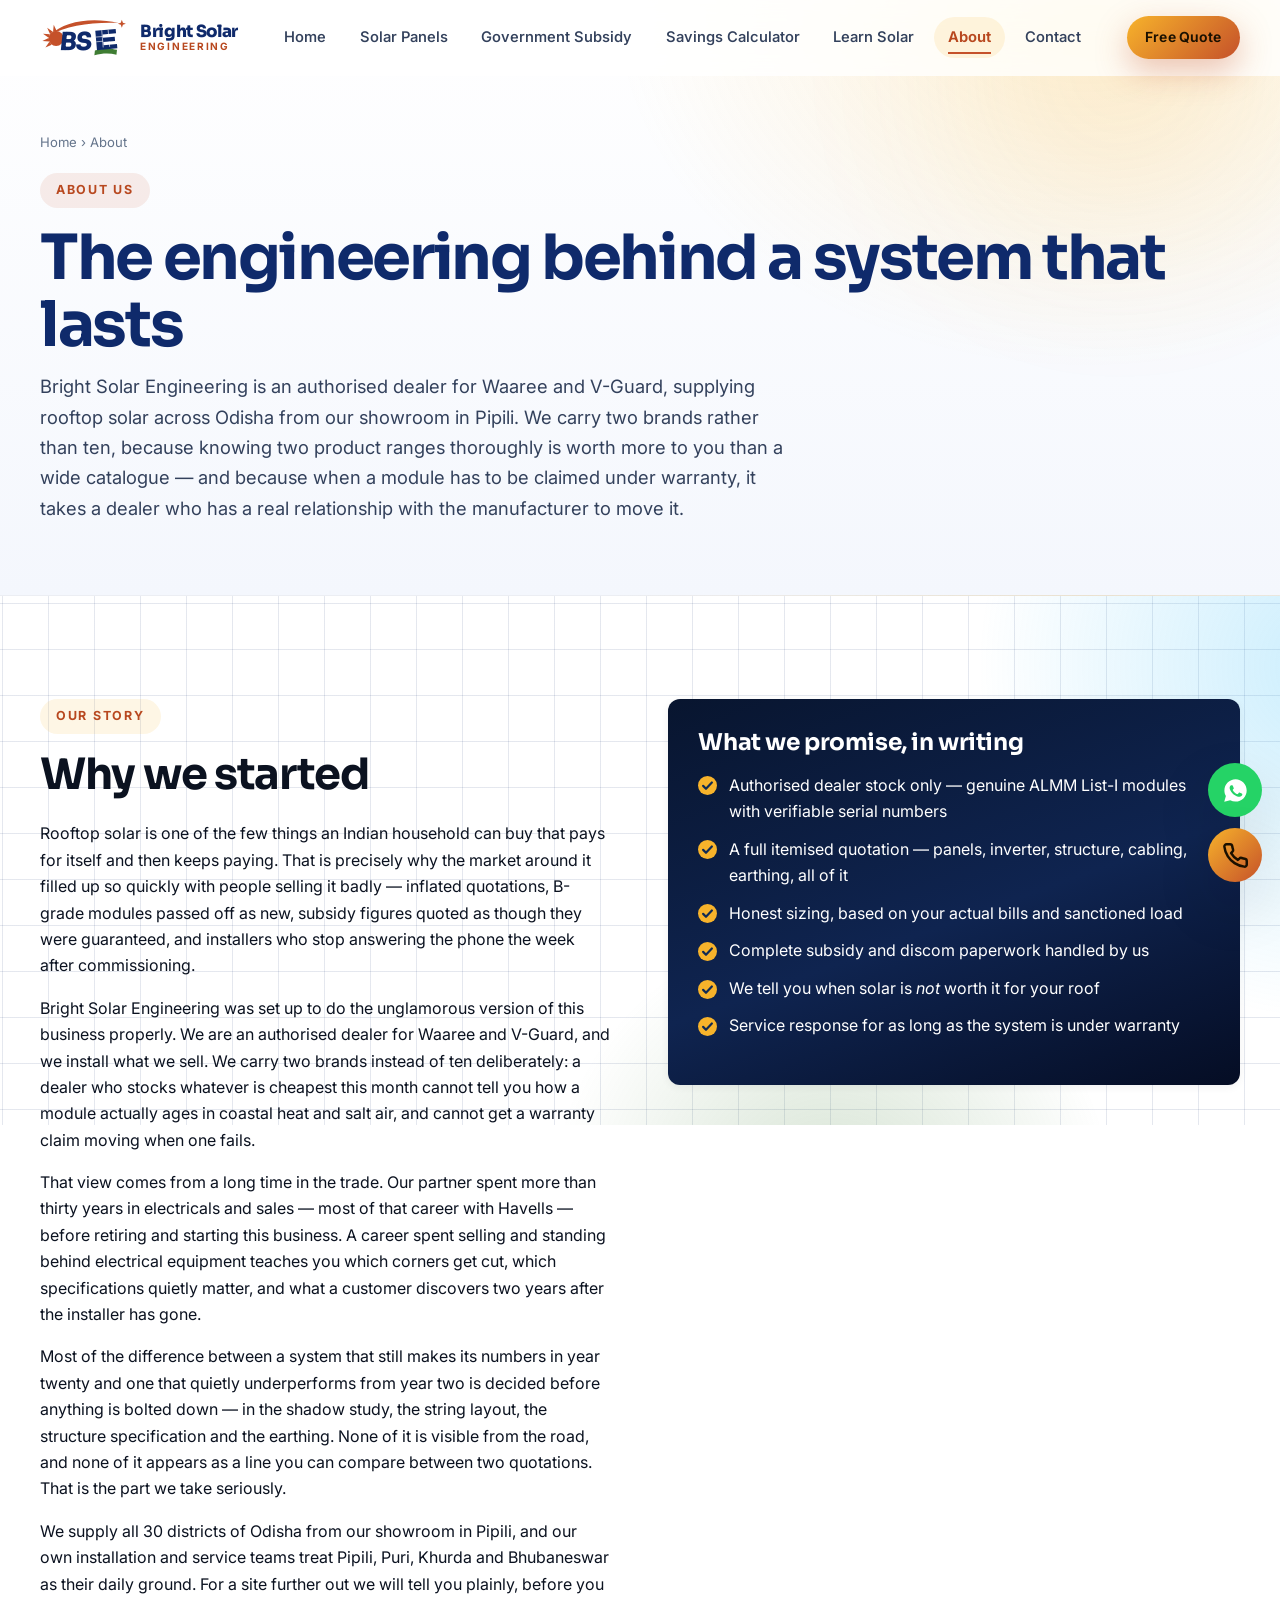
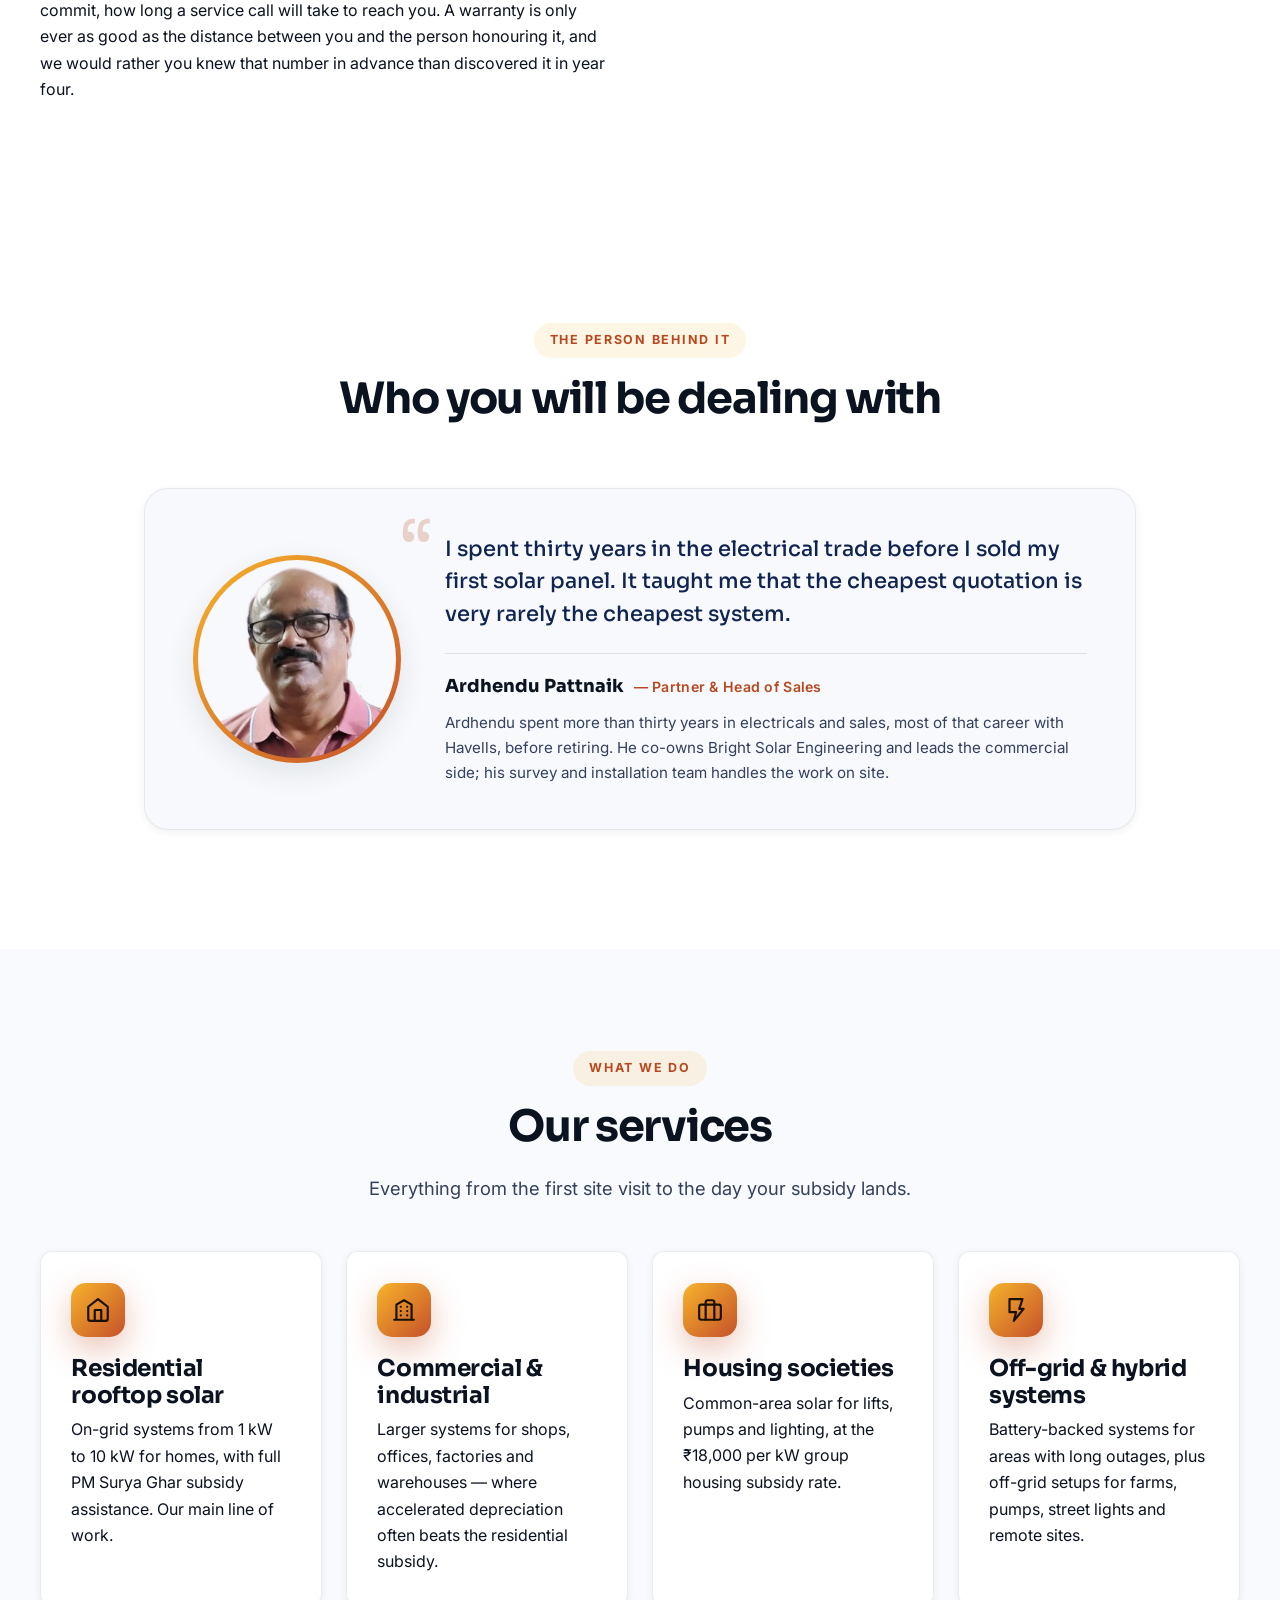
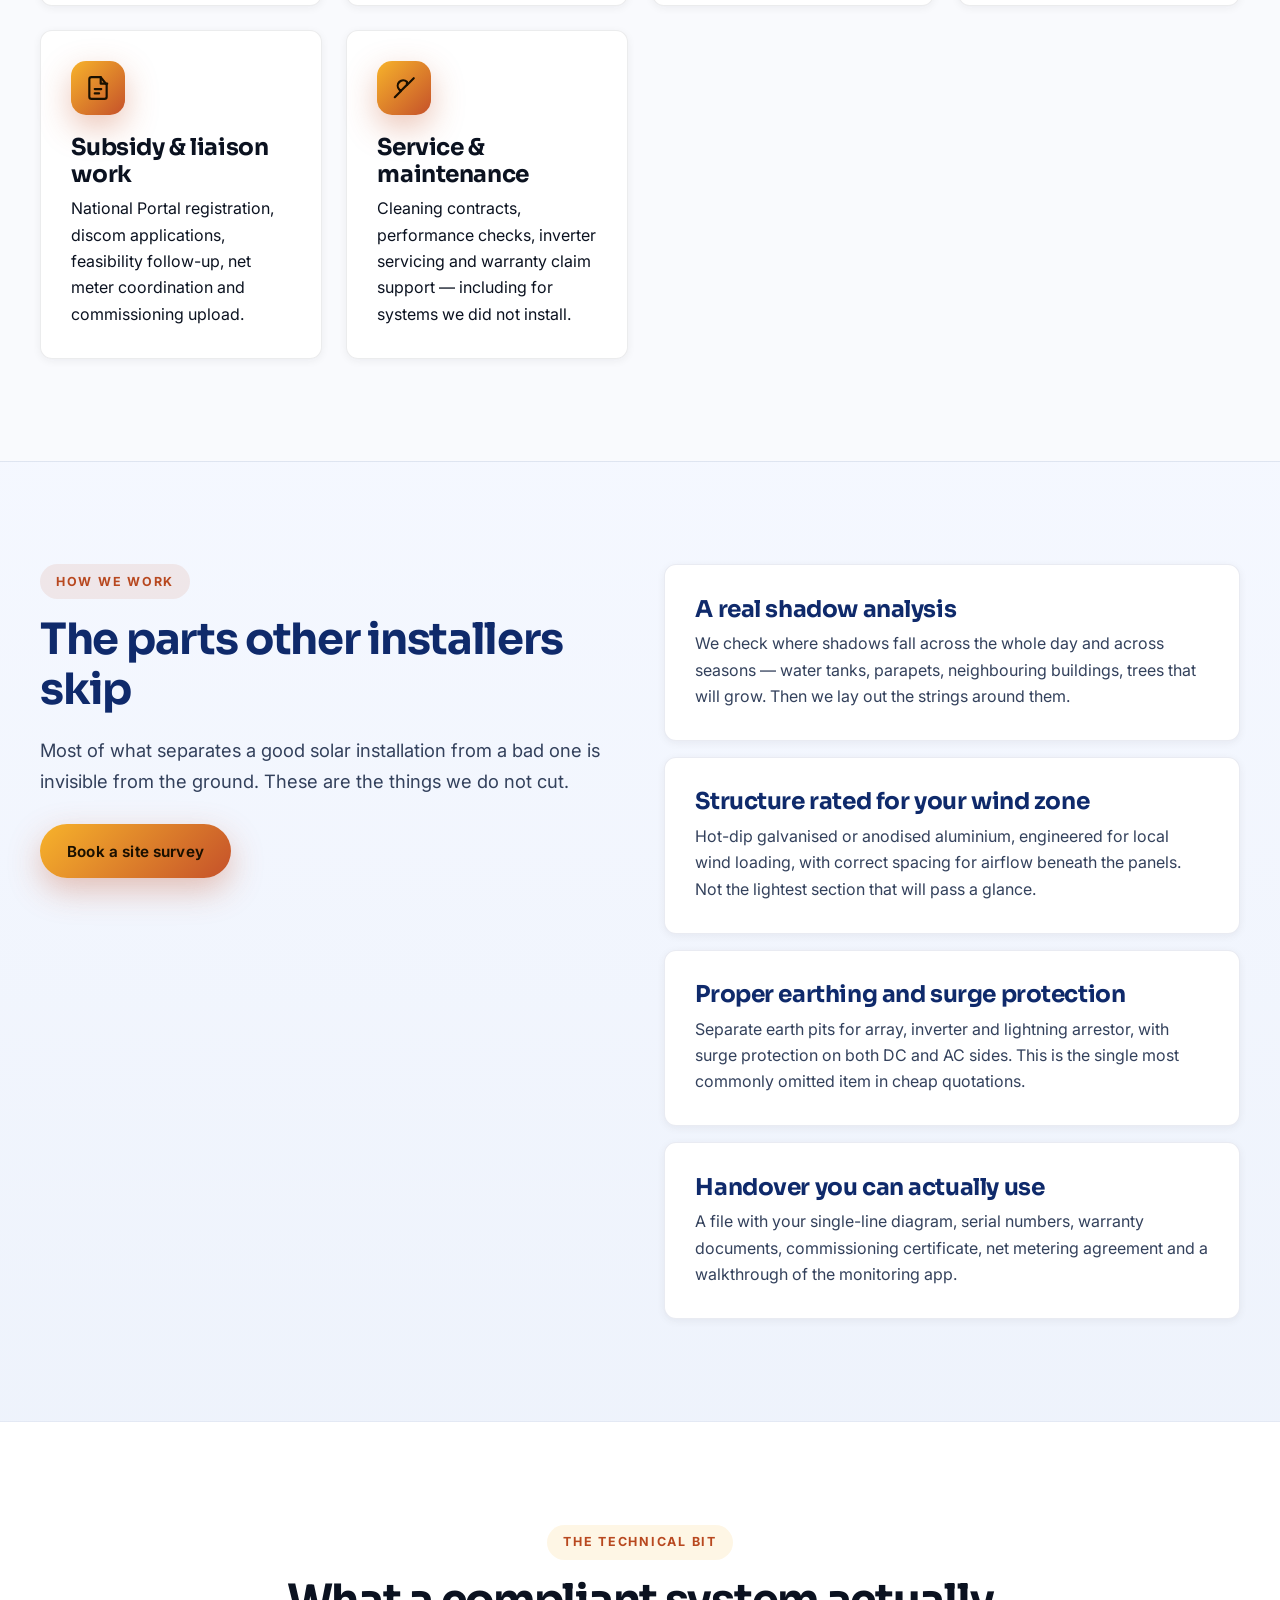
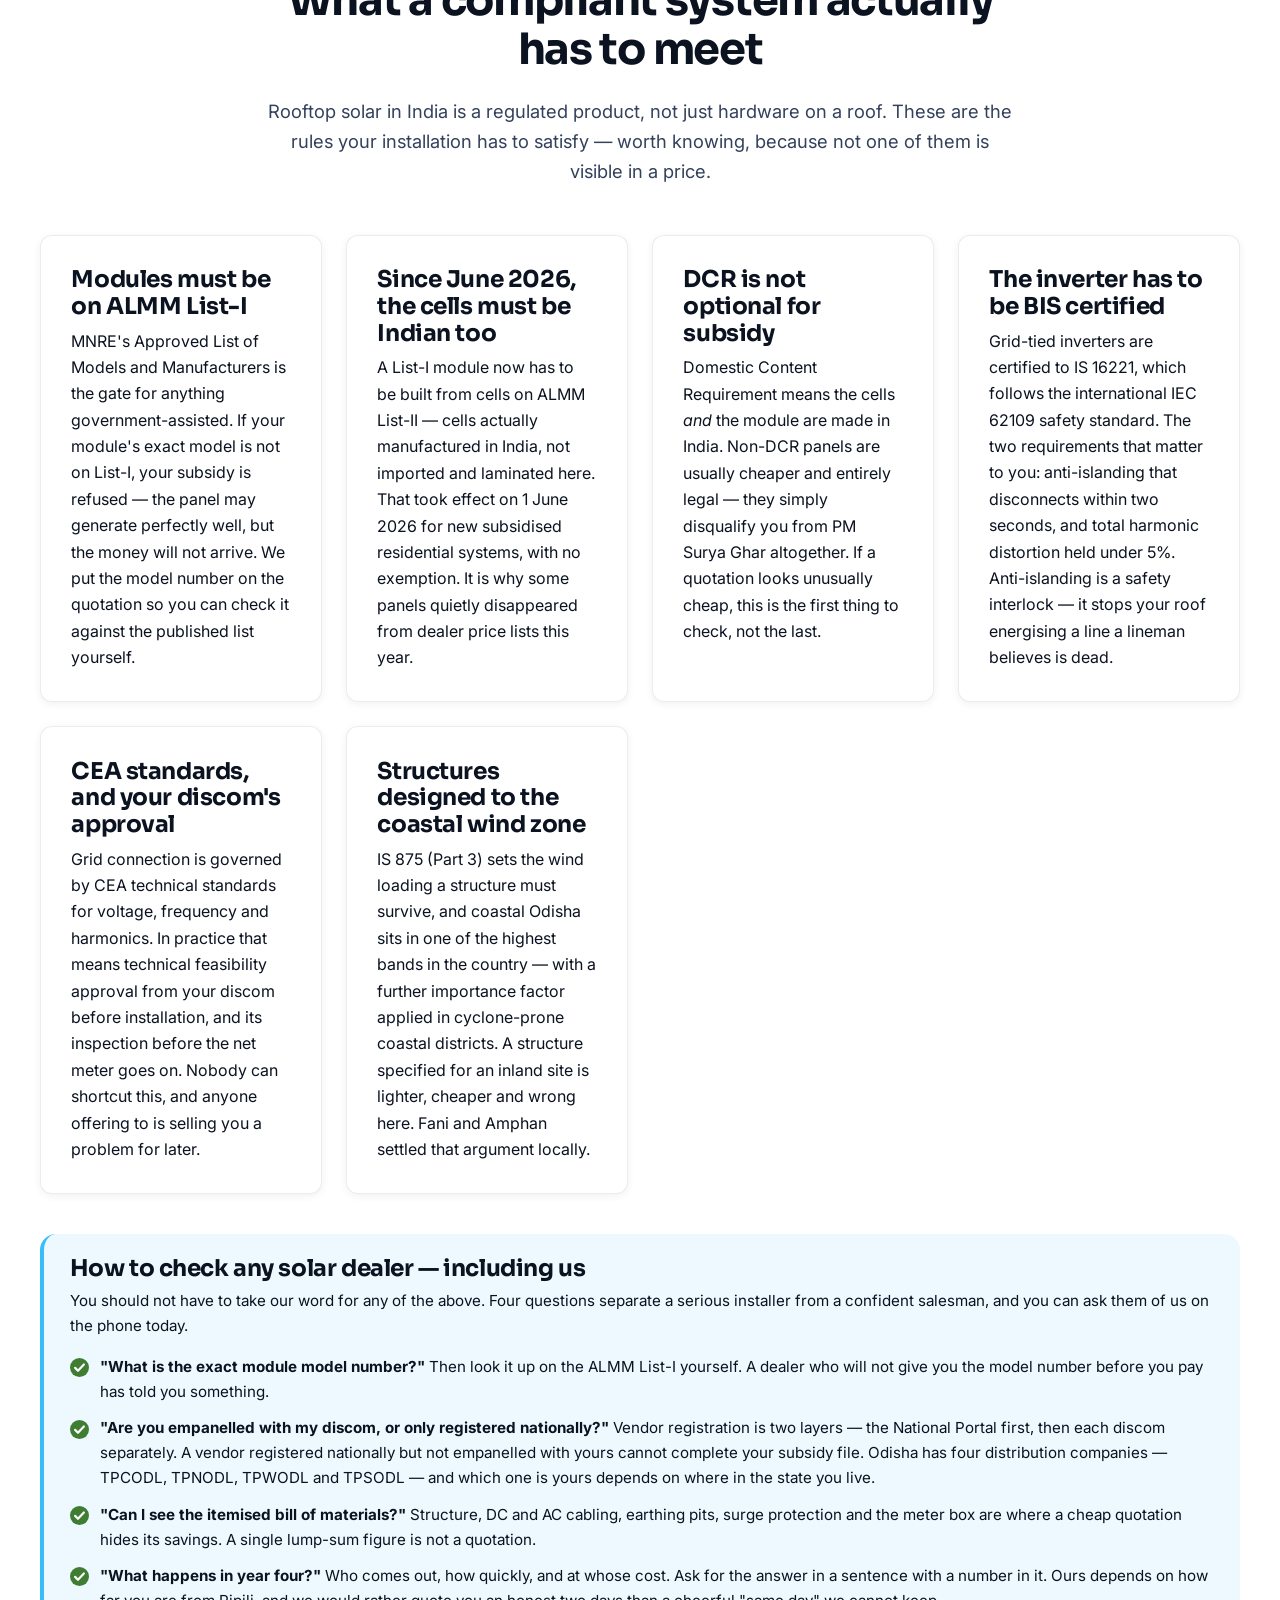
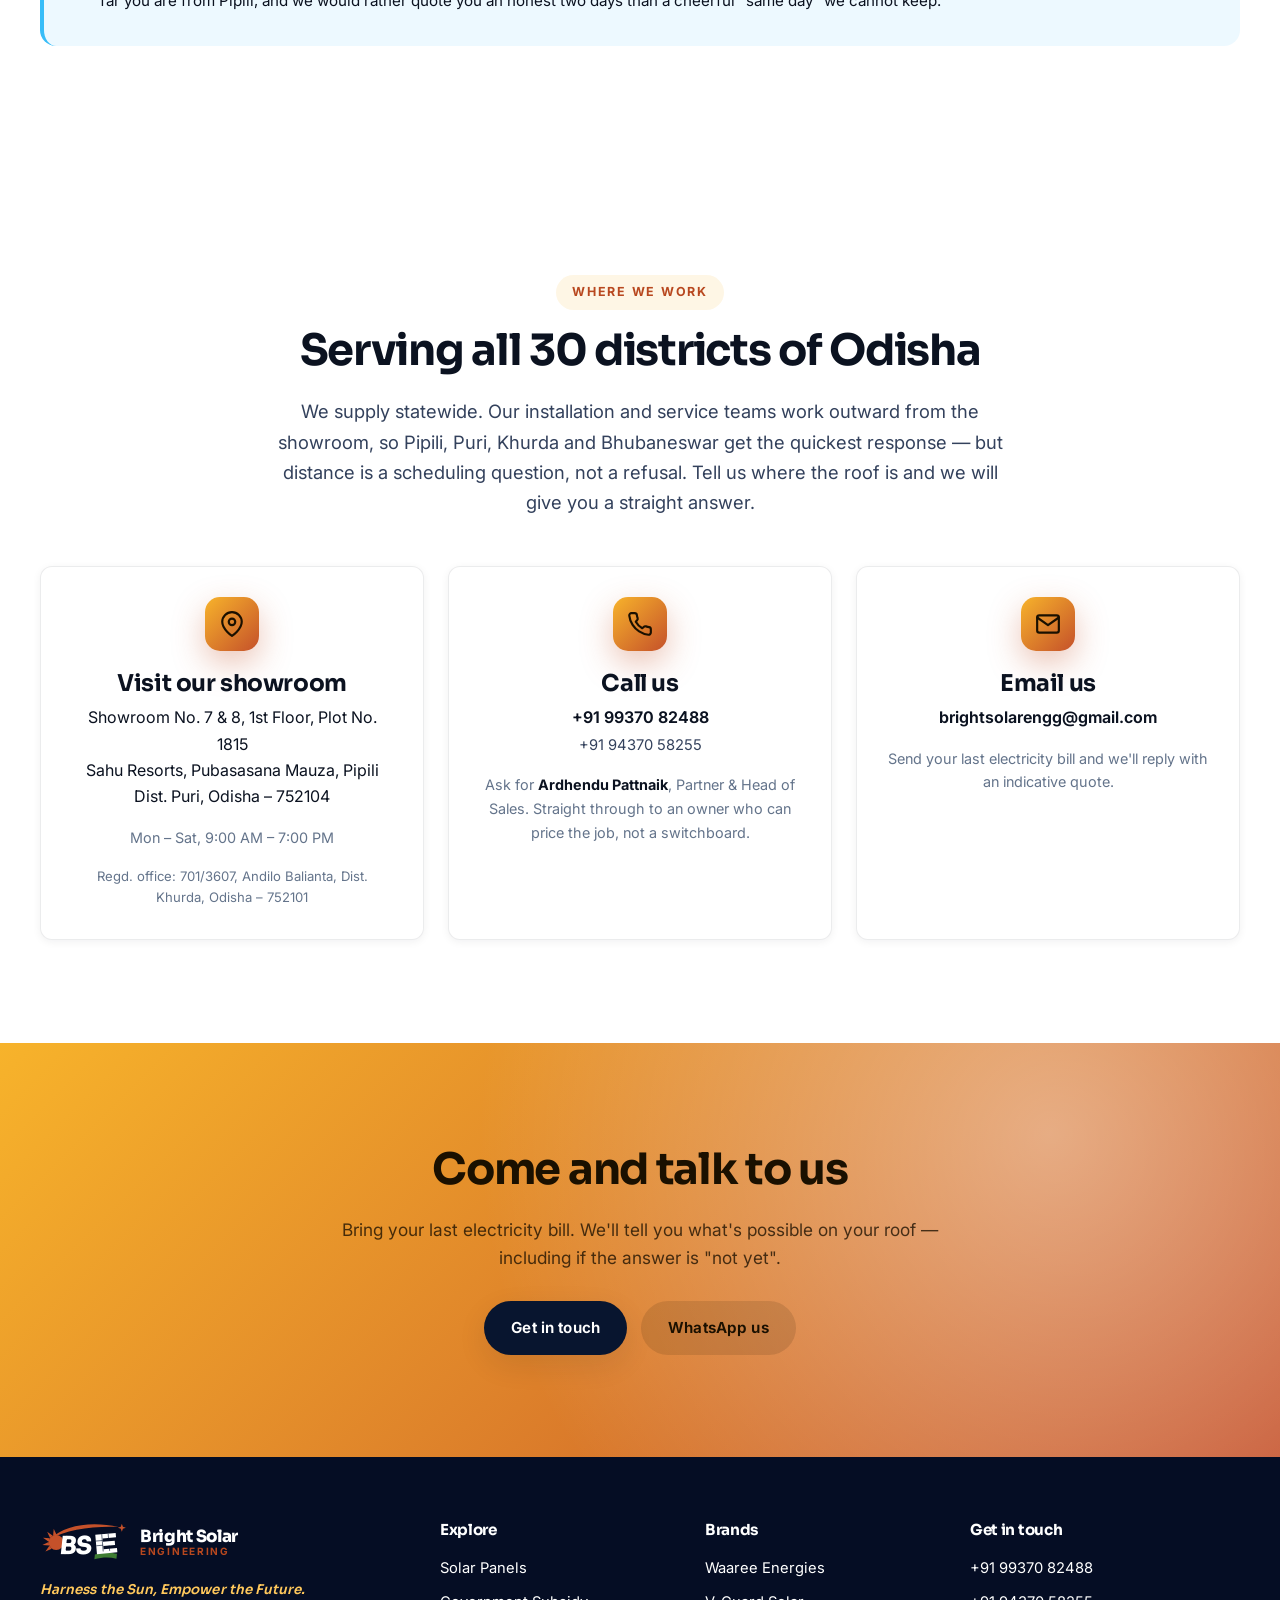
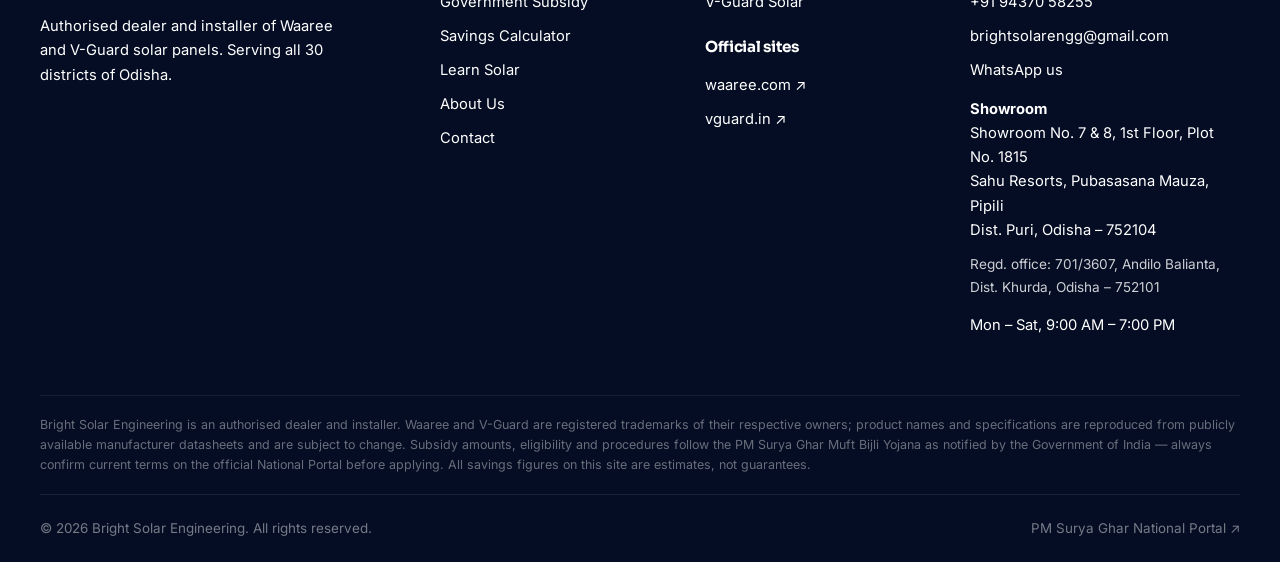
==== about.html @ 155caf09 "Bright Solar Engineering website" ====
<!DOCTYPE html>
<html lang="en-IN">
<head>
<meta charset="UTF-8">
<meta name="viewport" content="width=device-width, initial-scale=1">
<title>About Us — Bright Solar Engineering</title>
<meta name="description" content="Bright Solar Engineering is an authorised dealer for Waaree and V-Guard solar panels, supplying rooftop solar across Odisha from Pipili. Our services, the standards we build to, and what we promise every customer.">
<!-- Share preview (WhatsApp, Facebook, LinkedIn). Add og:image once you
     have a 1200x630 photo — a good installation shot works best. -->
<meta property="og:type" content="website">
<meta property="og:site_name" content="Bright Solar Engineering">
<meta property="og:locale" content="en_IN">
<meta property="og:title" content="About Us — Bright Solar Engineering">
<meta property="og:description" content="Bright Solar Engineering is an authorised dealer for Waaree and V-Guard solar panels, supplying rooftop solar across Odisha from Pipili. Our services, the standards we build to, and what we promise every customer.">
<meta name="twitter:card" content="summary_large_image">
<meta name="theme-color" content="#08152f">
<link rel="icon" href="data:image/svg+xml,%3Csvg xmlns='http://www.w3.org/2000/svg' viewBox='0 0 32 32'%3E%3Crect width='32' height='32' rx='7' fill='%230f2a6b'/%3E%3Ccircle cx='16' cy='14' r='7' fill='%23c5512a'/%3E%3Cpath d='M7 26h18' stroke='%233f7d33' stroke-width='3.5' stroke-linecap='round'/%3E%3C/svg%3E">
<link rel="preconnect" href="https://fonts.googleapis.com">
<link rel="preconnect" href="https://fonts.gstatic.com" crossorigin>
<link href="https://fonts.googleapis.com/css2?family=Sora:wght@600;700;800&family=Inter:wght@400;500;600;700&family=Titillium+Web:wght@600;700&display=swap" rel="stylesheet">
<link rel="stylesheet" href="assets/css/style.css">
</head>
<body>

<header class="header">
  <div class="header__inner">
    <a class="logo" href="index.html" aria-label="Bright Solar Engineering home">
      <svg class="logo__mark" viewBox="0 0 162 78" aria-hidden="true">
        <g fill="#c5512a">
          <polygon points="30.98,26.03 25.48,14.39 24.31,27.21"/>
          <polygon points="23.86,27.42 13.28,20.08 18.67,31.77"/>
          <polygon points="18.39,32.17 5.56,31.11 16.07,38.54"/>
          <polygon points="16.03,39.02 4.40,44.51 17.21,45.69"/>
          <polygon points="17.42,46.14 10.08,56.72 21.77,51.33"/>
          <circle cx="30" cy="40" r="14"/>
          <path d="M18 34C46 6 98 0 146 11C98 9 48 16 18 34Z"/>
          <path d="M152 5l2 5.5 5.5 2-5.5 2-2 5.5-2-5.5-5.5-2 5.5-2z"/>
        </g>
        <path fill="#3f7d33" d="M102 62c14-4 30-4 41-1l-1 9c-12-3-26-3-41 1z"/>
        <g transform="rotate(-5 123 40)">
          <path class="ink" d="M104 24h38v8h-25v6h22v8h-22v6h25v8h-38z"/>
          <path class="ink-line" d="M116 24v32M128 24v8M128 46v10M104 35.6h13M104 44.4h13" stroke-width="1.3" fill="none" opacity=".85"/>
        </g>
        <text class="ink" x="36" y="61" font-family="Sora, 'Segoe UI', sans-serif" font-size="46" font-weight="800" letter-spacing="-1.5" transform="translate(5.5 0) skewX(-6)">BS</text>
      </svg>
      <span class="logo__text"><span class="logo__name">Bright Solar</span><span class="logo__tag">Engineering</span></span>
    </a>
    <nav class="nav" id="nav">
      <a href="index.html">Home</a>
      <a href="products.html">Solar Panels</a>
      <a href="subsidy.html">Government Subsidy</a>
      <a href="calculator.html">Savings Calculator</a>
      <a href="learn.html">Learn Solar</a>
      <a href="about.html">About</a>
      <a href="contact.html">Contact</a>
    </nav>
    <div class="header__cta">
      <a class="btn btn--primary btn--sm" href="contact.html#enquiry">Free Quote</a>
      <button class="burger" id="burger" aria-label="Menu" aria-expanded="false" aria-controls="nav"><span></span></button>
    </div>
  </div>
</header>

<section class="page-hero">
  <div class="page-hero__glow"></div>
  <div class="wrap">
    <div class="crumbs"><a href="index.html">Home</a> › About</div>
    <span class="eyebrow">About us</span>
    <h1>The engineering behind a system that lasts</h1>
    <p class="lede">Bright Solar Engineering is an authorised dealer for Waaree and V-Guard, supplying rooftop solar across Odisha from our showroom in <span data-site="town">Pipili</span>. We carry two brands rather than ten, because knowing two product ranges thoroughly is worth more to you than a wide catalogue — and because when a module has to be claimed under warranty, it takes a dealer who has a real relationship with the manufacturer to move it.</p>
  </div>
</section>

<!-- ==========================================================
     STILL TO ADD — the only things on this page that we
     cannot write for you, because only you know them:

       • the year you started the business
       • how many systems you have commissioned so far
       • how many people are on the survey and installation team,
         and who holds the electrical contractor licence

     (Ardhendu's own background IS written up now — 30+ years in
     electricals and sales, most of it with Havells, then co-owner
     leading the commercial side with his team doing the site work.
     See SITE.team in assets/js/config.js. Check the Havells wording
     with him before launch: it must stay a plain fact about his
     career and must never suggest Havells is connected to, endorses
     or supplies this business.)

     Drop them into the paragraphs below. One real number
     ("41 systems since 2019") outperforms every adjective on
     this page. Everything else here is already true as written.
     ========================================================== -->
<section class="section">
  <div class="wrap">
    <div class="grid g-2" style="gap:3.5rem; align-items:start">
      <div class="reveal">
        <span class="eyebrow">Our story</span>
        <h2>Why we started</h2>
        <p>Rooftop solar is one of the few things an Indian household can buy that pays for itself and then keeps paying. That is precisely why the market around it filled up so quickly with people selling it badly — inflated quotations, B-grade modules passed off as new, subsidy figures quoted as though they were guaranteed, and installers who stop answering the phone the week after commissioning.</p>
        <p>Bright Solar Engineering was set up to do the unglamorous version of this business properly. We are an authorised dealer for Waaree and V-Guard, and we install what we sell. We carry two brands instead of ten deliberately: a dealer who stocks whatever is cheapest this month cannot tell you how a module actually ages in coastal heat and salt air, and cannot get a warranty claim moving when one fails.</p>

        <p>That view comes from a long time in the trade. Our partner spent more than thirty years in electricals and sales — most of that career with Havells — before retiring and starting this business. A career spent selling and standing behind electrical equipment teaches you which corners get cut, which specifications quietly matter, and what a customer discovers two years after the installer has gone.</p>
        <p>Most of the difference between a system that still makes its numbers in year twenty and one that quietly underperforms from year two is decided before anything is bolted down — in the shadow study, the string layout, the structure specification and the earthing. None of it is visible from the road, and none of it appears as a line you can compare between two quotations. That is the part we take seriously.</p>
        <p>We supply <span data-site="serviceArea">across the state</span> from our showroom in <span data-site="town">Pipili</span>, and our own installation and service teams treat <span data-site="serviceAreaHome">the surrounding districts</span> as their daily ground. For a site further out we will tell you plainly, before you commit, how long a service call will take to reach you. A warranty is only ever as good as the distance between you and the person honouring it, and we would rather you knew that number in advance than discovered it in year four.</p>
      </div>

      <div class="reveal" data-delay="120">
        <div class="card" style="background:var(--grad-night); color:#fff; border:none">
          <h3 style="color:#fff">What we promise, in writing</h3>
          <ul class="tick-list" style="margin-top:1rem; color:rgba(255,255,255,.82)">
            <li>Authorised dealer stock only — genuine ALMM List-I modules with verifiable serial numbers</li>
            <li>A full itemised quotation — panels, inverter, structure, cabling, earthing, all of it</li>
            <li>Honest sizing, based on your actual bills and sanctioned load</li>
            <li>Complete subsidy and discom paperwork handled by us</li>
            <li>We tell you when solar is <em>not</em> worth it for your roof</li>
            <li>Service response for as long as the system is under warranty</li>
          </ul>
        </div>
      </div>
    </div>
  </div>
</section>

<!-- ============ WHO YOU DEAL WITH ============
     Hidden automatically until a photo is listed in
     SITE.team.items inside assets/js/config.js
================================================== -->
<section class="section">
  <div class="wrap">
    <div class="section-head center reveal">
      <span class="eyebrow">The person behind it</span>
      <h2 data-grid-heading>Who you will be dealing with</h2>
      <p class="lede" data-grid-intro></p>
    </div>
    <div class="people" id="teamGrid"></div>
  </div>
</section>

<!-- ============ SERVICES ============ -->
<section class="section section--tint">
  <div class="wrap">
    <div class="section-head center reveal">
      <span class="eyebrow">What we do</span>
      <h2>Our services</h2>
      <p class="lede">Everything from the first site visit to the day your subsidy lands.</p>
    </div>

    <div class="grid g-3" data-stagger>
      <div class="card reveal">
        <div class="card__icon"><svg viewBox="0 0 24 24" fill="none" stroke="currentColor" stroke-width="2" stroke-linecap="round" stroke-linejoin="round"><path d="M3 9l9-7 9 7v11a2 2 0 01-2 2H5a2 2 0 01-2-2z"/><path d="M9 22V12h6v10"/></svg></div>
        <h3>Residential rooftop solar</h3>
        <p>On-grid systems from 1 kW to 10 kW for homes, with full PM Surya Ghar subsidy assistance. Our main line of work.</p>
      </div>
      <div class="card reveal" data-delay="70">
        <div class="card__icon"><svg viewBox="0 0 24 24" fill="none" stroke="currentColor" stroke-width="2" stroke-linecap="round" stroke-linejoin="round"><path d="M3 21h18M5 21V7l7-4 7 4v14"/><path d="M9 9h.01M15 9h.01M9 13h.01M15 13h.01M9 17h.01M15 17h.01"/></svg></div>
        <h3>Commercial &amp; industrial</h3>
        <p>Larger systems for shops, offices, factories and warehouses — where accelerated depreciation often beats the residential subsidy.</p>
      </div>
      <div class="card reveal" data-delay="140">
        <div class="card__icon"><svg viewBox="0 0 24 24" fill="none" stroke="currentColor" stroke-width="2" stroke-linecap="round" stroke-linejoin="round"><rect x="2" y="7" width="20" height="14" rx="2"/><path d="M16 21V5a2 2 0 00-2-2h-4a2 2 0 00-2 2v16"/></svg></div>
        <h3>Housing societies</h3>
        <p>Common-area solar for lifts, pumps and lighting, at the ₹18,000 per kW group housing subsidy rate.</p>
      </div>
      <div class="card reveal" data-delay="210">
        <div class="card__icon"><svg viewBox="0 0 24 24" fill="none" stroke="currentColor" stroke-width="2" stroke-linecap="round" stroke-linejoin="round"><path d="M6 2h12l-3 9h4l-9 11 2-8H6z"/></svg></div>
        <h3>Off-grid &amp; hybrid systems</h3>
        <p>Battery-backed systems for areas with long outages, plus off-grid setups for farms, pumps, street lights and remote sites.</p>
      </div>
      <div class="card reveal" data-delay="280">
        <div class="card__icon"><svg viewBox="0 0 24 24" fill="none" stroke="currentColor" stroke-width="2" stroke-linecap="round" stroke-linejoin="round"><path d="M14.5 2v6h6"/><path d="M20 9v11a2 2 0 01-2 2H6a2 2 0 01-2-2V4a2 2 0 012-2h8.5z"/><path d="M9 13h6M9 17h4"/></svg></div>
        <h3>Subsidy &amp; liaison work</h3>
        <p>National Portal registration, discom applications, feasibility follow-up, net meter coordination and commissioning upload.</p>
      </div>
      <div class="card reveal" data-delay="350">
        <div class="card__icon"><svg viewBox="0 0 24 24" fill="none" stroke="currentColor" stroke-width="2" stroke-linecap="round" stroke-linejoin="round"><path d="M14.7 6.3a5 5 0 00-7.07 7.07l1.42 1.41 5.65-5.65z"/><path d="M9 15l-5.5 5.5M15 9l6-6"/></svg></div>
        <h3>Service &amp; maintenance</h3>
        <p>Cleaning contracts, performance checks, inverter servicing and warranty claim support — including for systems we did not install.</p>
      </div>
    </div>
  </div>
</section>

<!-- ============ HOW WE WORK ============ -->
<section class="section section--night">
  <div class="wrap">
    <div class="grid g-2" style="gap:3rem; align-items:start">
      <div class="reveal">
        <span class="eyebrow">How we work</span>
        <h2>The parts other installers skip</h2>
        <p class="lede">Most of what separates a good solar installation from a bad one is invisible from the ground. These are the things we do not cut.</p>
        <div class="btn-row" style="margin-top:1.75rem">
          <a class="btn btn--primary" href="contact.html#enquiry">Book a site survey</a>
        </div>
      </div>

      <div class="grid" style="gap:1rem">
        <div class="card card--glass reveal">
          <h3>A real shadow analysis</h3>
          <p>We check where shadows fall across the whole day and across seasons — water tanks, parapets, neighbouring buildings, trees that will grow. Then we lay out the strings around them.</p>
        </div>
        <div class="card card--glass reveal" data-delay="70">
          <h3>Structure rated for your wind zone</h3>
          <p>Hot-dip galvanised or anodised aluminium, engineered for local wind loading, with correct spacing for airflow beneath the panels. Not the lightest section that will pass a glance.</p>
        </div>
        <div class="card card--glass reveal" data-delay="140">
          <h3>Proper earthing and surge protection</h3>
          <p>Separate earth pits for array, inverter and lightning arrestor, with surge protection on both DC and AC sides. This is the single most commonly omitted item in cheap quotations.</p>
        </div>
        <div class="card card--glass reveal" data-delay="210">
          <h3>Handover you can actually use</h3>
          <p>A file with your single-line diagram, serial numbers, warranty documents, commissioning certificate, net metering agreement and a walkthrough of the monitoring app.</p>
        </div>
      </div>
    </div>
  </div>
</section>

<!-- ============ STANDARDS AND COMPLIANCE ============
     Everything in this section is regulation, not opinion, and
     it was checked in August 2026. Two dates move: the ALMM
     lists are revised every few months, and state schemes get
     amended. If you ever doubt a line here, MNRE publishes the
     current ALMM lists at mnre.gov.in.
====================================================== -->
<section class="section">
  <div class="wrap">
    <div class="section-head center reveal">
      <span class="eyebrow">The technical bit</span>
      <h2>What a compliant system actually has to meet</h2>
      <p class="lede">Rooftop solar in India is a regulated product, not just hardware on a roof. These are the rules your installation has to satisfy — worth knowing, because not one of them is visible in a price.</p>
    </div>

    <div class="grid g-3" data-stagger>
      <div class="card reveal">
        <h3>Modules must be on ALMM List-I</h3>
        <p>MNRE's Approved List of Models and Manufacturers is the gate for anything government-assisted. If your module's exact model is not on List-I, your subsidy is refused — the panel may generate perfectly well, but the money will not arrive. We put the model number on the quotation so you can check it against the published list yourself.</p>
      </div>
      <div class="card reveal" data-delay="70">
        <h3>Since June 2026, the cells must be Indian too</h3>
        <p>A List-I module now has to be built from cells on ALMM List-II — cells actually manufactured in India, not imported and laminated here. That took effect on 1 June 2026 for new subsidised residential systems, with no exemption. It is why some panels quietly disappeared from dealer price lists this year.</p>
      </div>
      <div class="card reveal" data-delay="140">
        <h3>DCR is not optional for subsidy</h3>
        <p>Domestic Content Requirement means the cells <em>and</em> the module are made in India. Non-DCR panels are usually cheaper and entirely legal — they simply disqualify you from PM Surya Ghar altogether. If a quotation looks unusually cheap, this is the first thing to check, not the last.</p>
      </div>
      <div class="card reveal" data-delay="210">
        <h3>The inverter has to be BIS certified</h3>
        <p>Grid-tied inverters are certified to IS 16221, which follows the international IEC 62109 safety standard. The two requirements that matter to you: anti-islanding that disconnects within two seconds, and total harmonic distortion held under 5%. Anti-islanding is a safety interlock — it stops your roof energising a line a lineman believes is dead.</p>
      </div>
      <div class="card reveal" data-delay="280">
        <h3>CEA standards, and your discom's approval</h3>
        <p>Grid connection is governed by CEA technical standards for voltage, frequency and harmonics. In practice that means technical feasibility approval from your discom before installation, and its inspection before the net meter goes on. Nobody can shortcut this, and anyone offering to is selling you a problem for later.</p>
      </div>
      <div class="card reveal" data-delay="350">
        <h3>Structures designed to the coastal wind zone</h3>
        <p>IS 875 (Part 3) sets the wind loading a structure must survive, and coastal Odisha sits in one of the highest bands in the country — with a further importance factor applied in cyclone-prone coastal districts. A structure specified for an inland site is lighter, cheaper and wrong here. Fani and Amphan settled that argument locally.</p>
      </div>
    </div>

    <div class="callout reveal" style="margin-top:2.5rem">
      <h3 style="margin-bottom:.35rem">How to check any solar dealer — including us</h3>
      <p style="margin-bottom:1rem">You should not have to take our word for any of the above. Four questions separate a serious installer from a confident salesman, and you can ask them of us on the phone today.</p>
      <ul class="tick-list" style="margin-bottom:0">
        <li><b>"What is the exact module model number?"</b> Then look it up on the ALMM List-I yourself. A dealer who will not give you the model number before you pay has told you something.</li>
        <li><b>"Are you empanelled with my discom, or only registered nationally?"</b> Vendor registration is two layers — the National Portal first, then each discom separately. A vendor registered nationally but not empanelled with yours cannot complete your subsidy file. Odisha has four distribution companies — TPCODL, TPNODL, TPWODL and TPSODL — and which one is yours depends on where in the state you live.</li>
        <li><b>"Can I see the itemised bill of materials?"</b> Structure, DC and AC cabling, earthing pits, surge protection and the meter box are where a cheap quotation hides its savings. A single lump-sum figure is not a quotation.</li>
        <li><b>"What happens in year four?"</b> Who comes out, how quickly, and at whose cost. Ask for the answer in a sentence with a number in it. Ours depends on how far you are from <span data-site="town">our showroom</span>, and we would rather quote you an honest two days than a cheerful "same day" we cannot keep.</li>
      </ul>
    </div>
  </div>
</section>

<!-- ============ DEALERSHIP CERTIFICATES ============
     Hidden automatically until you list scans in
     SITE.credentials.items inside assets/js/config.js
====================================================== -->
<section class="section section--tint">
  <div class="wrap">
    <div class="section-head center reveal">
      <span class="eyebrow">Proof, not claims</span>
      <h2 data-grid-heading>Our dealership authorisations</h2>
      <p class="lede" data-grid-intro>Plenty of people say they are authorised dealers. Here is ours, in writing.</p>
    </div>
    <div class="shot-grid" id="certGrid"></div>
  </div>
</section>

<!-- ============ SERVICE AREA ============ -->
<section class="section">
  <div class="wrap">
    <div class="section-head center reveal">
      <span class="eyebrow">Where we work</span>
      <h2>Serving <span data-site="serviceArea">your district and surrounding areas</span></h2>
      <p class="lede">We supply statewide. Our installation and service teams work outward from the showroom, so <span data-site="serviceAreaHome">the nearby districts</span> get the quickest response — but distance is a scheduling question, not a refusal. Tell us where the roof is and we will give you a straight answer.</p>
    </div>

    <div class="grid g-3" data-stagger>
      <div class="card center reveal">
        <div class="card__icon" style="margin-inline:auto"><svg viewBox="0 0 24 24" fill="none" stroke="currentColor" stroke-width="2" stroke-linecap="round" stroke-linejoin="round"><path d="M21 10c0 7-9 13-9 13s-9-6-9-13a9 9 0 0118 0z"/><circle cx="12" cy="10" r="3"/></svg></div>
        <h3>Visit our showroom</h3>
        <p><span data-site="addressLine1">Address line 1</span><br><span data-site="addressLine2">City</span><br><span data-site="addressState">State – PIN</span></p>
        <p style="color:var(--ink-500); font-size:.9rem"><span data-site="hours">Mon–Sat, 9 AM–7 PM</span></p>
        <p style="color:var(--ink-500); font-size:.82rem; margin-top:.5rem">Regd. office: <span data-site="regdLine1">—</span>, <span data-site="regdLine2">—</span></p>
      </div>
      <div class="card center reveal" data-delay="90">
        <div class="card__icon" style="margin-inline:auto"><svg viewBox="0 0 24 24" fill="none" stroke="currentColor" stroke-width="2" stroke-linecap="round" stroke-linejoin="round"><path d="M22 16.9v3a2 2 0 01-2.2 2 19.8 19.8 0 01-8.6-3.1 19.5 19.5 0 01-6-6A19.8 19.8 0 012.1 4.2 2 2 0 014.1 2h3a2 2 0 012 1.7c.1 1 .4 1.9.7 2.8a2 2 0 01-.5 2.1L8.1 9.9a16 16 0 006 6l1.3-1.2a2 2 0 012.1-.5c.9.3 1.8.6 2.8.7a2 2 0 011.7 2z"/></svg></div>
        <h3>Call us</h3>
        <p><a data-link="call" href="#" style="font-weight:650"><span data-site="phone">+91 00000 00000</span></a><br>
           <span data-site="phone2" style="color:var(--ink-700); font-size:.92rem">—</span></p>
        <p style="color:var(--ink-500); font-size:.9rem">Ask for <b data-site="contactPerson" style="color:var(--ink-900)">—</b>, <span data-site="contactRole">Partner</span>. Straight through to an owner who can price the job, not a switchboard.</p>
      </div>
      <div class="card center reveal" data-delay="180">
        <div class="card__icon" style="margin-inline:auto"><svg viewBox="0 0 24 24" fill="none" stroke="currentColor" stroke-width="2" stroke-linecap="round" stroke-linejoin="round"><rect x="2" y="4" width="20" height="16" rx="2"/><path d="M22 6l-10 7L2 6"/></svg></div>
        <h3>Email us</h3>
        <p><a data-link="email" href="#" style="font-weight:650"><span data-site="email">info@example.com</span></a></p>
        <p style="color:var(--ink-500); font-size:.9rem">Send your last electricity bill and we'll reply with an indicative quote.</p>
      </div>
    </div>
  </div>
</section>

<section class="section cta-band">
  <div class="wrap center">
    <h2 class="reveal">Come and talk to us</h2>
    <p class="reveal" style="max-width:56ch; margin-inline:auto">Bring your last electricity bill. We'll tell you what's possible on your roof — including if the answer is "not yet".</p>
    <div class="btn-row reveal" style="margin-top:1.75rem">
      <a class="btn btn--dark" href="contact.html#enquiry">Get in touch</a>
      <a class="btn btn--dark" data-link="whatsapp" href="#" style="background:rgba(26,16,0,.12); color:#1a1000; box-shadow:none">WhatsApp us</a>
    </div>
  </div>
</section>

<footer class="footer">
  <div class="wrap">
    <div class="footer__grid">
      <div>
        <div class="logo" style="margin-bottom:1rem">
          <svg class="logo__mark" viewBox="0 0 162 78" aria-hidden="true">
        <g fill="#c5512a">
          <polygon points="30.98,26.03 25.48,14.39 24.31,27.21"/>
          <polygon points="23.86,27.42 13.28,20.08 18.67,31.77"/>
          <polygon points="18.39,32.17 5.56,31.11 16.07,38.54"/>
          <polygon points="16.03,39.02 4.40,44.51 17.21,45.69"/>
          <polygon points="17.42,46.14 10.08,56.72 21.77,51.33"/>
          <circle cx="30" cy="40" r="14"/>
          <path d="M18 34C46 6 98 0 146 11C98 9 48 16 18 34Z"/>
          <path d="M152 5l2 5.5 5.5 2-5.5 2-2 5.5-2-5.5-5.5-2 5.5-2z"/>
        </g>
        <path fill="#3f7d33" d="M102 62c14-4 30-4 41-1l-1 9c-12-3-26-3-41 1z"/>
        <g transform="rotate(-5 123 40)">
          <path class="ink" d="M104 24h38v8h-25v6h22v8h-22v6h25v8h-38z"/>
          <path class="ink-line" d="M116 24v32M128 24v8M128 46v10M104 35.6h13M104 44.4h13" stroke-width="1.3" fill="none" opacity=".85"/>
        </g>
        <text class="ink" x="36" y="61" font-family="Sora, 'Segoe UI', sans-serif" font-size="46" font-weight="800" letter-spacing="-1.5" transform="translate(5.5 0) skewX(-6)">BS</text>
      </svg>
          <span class="logo__text"><span class="logo__name">Bright Solar</span><span class="logo__tag">Engineering</span></span>
        </div>
        <p class="tagline tagline--sm" data-site="tagline" style="margin:0 0 .8rem">Harness the Sun, Empower the Future.</p>
        <p style="max-width:34ch">Authorised dealer and installer of Waaree and V-Guard solar panels. Serving <span data-site="serviceArea">your area</span>.</p>
      </div>
      <div>
        <h4>Explore</h4>
        <ul>
          <li><a href="products.html">Solar Panels</a></li>
          <li><a href="subsidy.html">Government Subsidy</a></li>
          <li><a href="calculator.html">Savings Calculator</a></li>
          <li><a href="learn.html">Learn Solar</a></li>
          <li><a href="about.html">About Us</a></li>
          <li><a href="contact.html">Contact</a></li>
        </ul>
      </div>
      <div>
        <h4>Brands</h4>
        <ul>
          <li><a href="products.html?brand=waaree">Waaree Energies</a></li>
          <li><a href="products.html?brand=vguard">V-Guard Solar</a></li>
        </ul>
        <h4 style="margin-top:1.5rem">Official sites</h4>
        <ul>
          <li><a href="https://www.waaree.com/" target="_blank" rel="noopener">waaree.com ↗</a></li>
          <li><a href="https://www.vguard.in/" target="_blank" rel="noopener">vguard.in ↗</a></li>
        </ul>
      </div>
      <div>
        <h4>Get in touch</h4>
        <ul>
          <li><a data-link="call" href="#"><span data-site="phone">+91 00000 00000</span></a></li>
          <li><a data-link="call" href="#"><span data-site="phone2">&mdash;</span></a></li>
          <li><a data-link="email" href="#"><span data-site="email">info@example.com</span></a></li>
          <li><a data-link="whatsapp" href="#">WhatsApp us</a></li>
          <li style="margin-top:.9rem"><b style="color:#fff">Showroom</b><br><span data-site="addressLine1">Address line 1</span><br><span data-site="addressLine2">City</span><br><span data-site="addressState">State – PIN</span></li>
          <li style="margin-top:.7rem; font-size:.85rem; opacity:.8">Regd. office: <span data-site="regdLine1">—</span>, <span data-site="regdLine2">—</span></li>
          <li style="margin-top:.9rem"><span data-site="hours">Mon–Sat, 9 AM–7 PM</span></li>
        </ul>
      </div>
    </div>
    <div class="footer__disclaimer">
      Bright Solar Engineering is an authorised dealer and installer. Waaree and V-Guard are registered trademarks of their respective owners; product names and specifications are reproduced from publicly available manufacturer datasheets and are subject to change. Subsidy amounts, eligibility and procedures follow the PM Surya Ghar Muft Bijli Yojana as notified by the Government of India — always confirm current terms on the official National Portal before applying. All savings figures on this site are estimates, not guarantees.
    </div>
    <div class="footer__bottom">
      <span>© <span data-year>2026</span> Bright Solar Engineering. All rights reserved.</span>
      <span><a href="https://www.pmsuryaghar.gov.in/" target="_blank" rel="noopener">PM Surya Ghar National Portal ↗</a></span>
    </div>
  </div>
</footer>

<div class="fab">
  <a class="fab__wa" data-link="whatsapp" href="#" aria-label="Chat on WhatsApp">
    <svg viewBox="0 0 24 24" fill="currentColor"><path d="M12.04 2C6.58 2 2.13 6.45 2.13 11.91c0 1.75.46 3.45 1.32 4.95L2 22l5.25-1.38a9.87 9.87 0 004.79 1.22h.01c5.46 0 9.9-4.45 9.9-9.91C21.95 6.45 17.5 2 12.04 2zm5.8 14.13c-.24.68-1.42 1.31-1.95 1.36-.5.05-.98.24-3.3-.69-2.79-1.1-4.55-3.94-4.69-4.13-.13-.19-1.11-1.48-1.11-2.82s.7-2 .95-2.28c.24-.27.53-.34.71-.34.18 0 .35 0 .51.01.16.01.38-.06.6.46.24.55.8 1.9.87 2.04.07.14.12.3.02.49-.1.19-.15.3-.29.47-.14.16-.3.36-.43.49-.14.14-.29.29-.13.57.17.28.74 1.22 1.59 1.98 1.09.97 2.01 1.27 2.29 1.41.28.14.45.12.61-.07.17-.19.71-.83.9-1.11.19-.28.38-.24.63-.14.25.09 1.6.75 1.87.89.28.14.46.21.53.32.07.12.07.66-.17 1.34z"/></svg>
  </a>
  <a class="fab__call" data-link="call" href="#" aria-label="Call us">
    <svg viewBox="0 0 24 24" fill="none" stroke="currentColor" stroke-width="2.2" stroke-linecap="round" stroke-linejoin="round"><path d="M22 16.9v3a2 2 0 01-2.2 2 19.8 19.8 0 01-8.6-3.1 19.5 19.5 0 01-6-6A19.8 19.8 0 012.1 4.2 2 2 0 014.1 2h3a2 2 0 012 1.7c.1 1 .4 1.9.7 2.8a2 2 0 01-.5 2.1L8.1 9.9a16 16 0 006 6l1.3-1.2a2 2 0 012.1-.5c.9.3 1.8.6 2.8.7a2 2 0 011.7 2z"/></svg>
  </a>
</div>

<script src="assets/js/config.js"></script>
<script src="assets/js/main.js"></script>
</body>
</html>
---- assets/css/style.css ----
/* ============================================================
   Bright Solar Engineering — Master Stylesheet
   Palette taken from the BSE logo:
     navy #0F2A6B · rust #C5512A · green #3F7D33
   ============================================================ */

/* ---------- 1. Tokens ---------- */
:root {
  /* ---- Brand colours, sampled from the BSE logo ---- */
  --brand-navy:   #0f2a6b;   /* the BSE letterforms          */
  --brand-orange: #c5512a;   /* the sun and swoosh           */
  --brand-green:  #3f7d33;   /* the band beneath the panel   */

  /* Dark surfaces — the brand navy, deepened for backgrounds */
  --navy-900: #050d24;
  --navy-800: #08152f;
  --navy-700: #0f2450;
  --navy-600: #163266;
  --navy-500: #204480;

  /* Sun ramp: gold at the centre, brand rust at the edge */
  --gold-400: #ffc85c;
  --gold-500: #f0a127;
  --gold-600: #b8481f;       /* darkest — for text on light  */
  --amber-600: #c5512a;

  --sky-400: #38bdf8;
  --mint-400: #5ea94b;       /* brand green, lifted for dark */

  --ink-900: #0b1220;
  --ink-700: #33415c;
  --ink-500: #64748b;
  --ink-300: #cbd5e1;
  --ink-100: #f1f5f9;
  --paper: #ffffff;
  --paper-tint: #f7f9fc;

  /* Gradients */
  --grad-solar: linear-gradient(135deg, #f7b32b 0%, #c5512a 100%);
  --grad-solar-soft: linear-gradient(135deg, #ffc85c 0%, #f0a127 48%, #c5512a 100%);
  --grad-night: linear-gradient(160deg, #08152f 0%, #0f2450 55%, #050d24 100%);

  /* Type — Poppins, matching Waaree; Titillium Web for data,
     matching V-Guard. Both reference sites, both India-ready. */
  /* Headings and body are deliberately DIFFERENT families now. One
     family doing both (as Poppins did) is a large part of why the
     type read as generic — there was no contrast between the voice
     of a heading and the voice of a paragraph.
     Sora: geometric with real character, engineered feel.
     Inter: drawn for screen text, so long paragraphs stay readable. */
  --font-display: "Sora", "Segoe UI", system-ui, sans-serif;
  --font-body: "Inter", "Segoe UI", system-ui, -apple-system, sans-serif;
  --font-data: "Titillium Web", "Segoe UI", system-ui, sans-serif;

  /* Space & shape */
  --r-sm: 10px;
  --r-md: 16px;
  --r-lg: 24px;
  --r-xl: 32px;
  --shadow-sm: 0 2px 8px rgba(11, 18, 32, .06);
  --shadow-md: 0 10px 30px rgba(11, 18, 32, .09);
  --shadow-lg: 0 24px 60px rgba(11, 18, 32, .14);
  --shadow-gold: 0 12px 32px rgba(197, 81, 42, .34);

  --wrap: 1200px;
  --nav-h: 76px;
}

/* ---------- 2. Reset ---------- */
*, *::before, *::after { box-sizing: border-box; }
html { scroll-behavior: smooth; scroll-padding-top: calc(var(--nav-h) + 16px); }
/* The page colour lives on <html> so that body's two ambient layers
   (below) can sit behind the content but in front of the paper. */
html { background: var(--paper); }
body {
  margin: 0;
  font-family: var(--font-body);
  color: var(--ink-900);
  background: transparent;
  line-height: 1.65;
  -webkit-font-smoothing: antialiased;
  overflow-x: hidden;
}

/* ---------- 2b. Ambient background ----------
   Two fixed layers behind everything: a drifting PV lattice and a
   set of slow-moving light pools. This is the same idea as the
   hero — a panel array in daylight — carried across the whole
   site, rather than a second unrelated effect.

   Deliberately faint. Sections with their own background
   (.section--tint, .section--night, .footer) cover these, so the
   page alternates between "open sky" and solid panels on its own.

   Both animate TRANSFORM ONLY, so they are composited on the GPU
   and cost effectively nothing to scroll past. Do not animate
   background-position here — that repaints the full viewport on
   every frame and will stutter on the cheap phones most of this
   site's visitors use.
------------------------------------------------------------- */
body::before,
body::after {
  content: ""; position: fixed; inset: -25%;
  z-index: -1; pointer-events: none;
}
body::before {
  background-image:
    linear-gradient(to right,  rgba(15,42,107,.11) 1px, transparent 1px),
    linear-gradient(to bottom, rgba(15,42,107,.11) 1px, transparent 1px);
  background-size: 46px 46px;
  animation: ambientLattice 40s linear infinite;
}
body::after {
  background-image:
    radial-gradient(42vw 42vw at 14% 18%, rgba(247,179,43,.30), transparent 60%),
    radial-gradient(46vw 46vw at 86% 66%, rgba(56,189,248,.26), transparent 60%),
    radial-gradient(38vw 38vw at 60% 106%, rgba(63,125,51,.22), transparent 58%),
    radial-gradient(30vw 30vw at 92% 10%, rgba(197,81,42,.16), transparent 60%);
  animation: ambientDrift 24s ease-in-out infinite alternate;
}
@keyframes ambientLattice { to { transform: translate3d(46px, 46px, 0); } }
@keyframes ambientDrift {
  from { transform: translate3d(0, 0, 0) scale(1); }
  to   { transform: translate3d(-7%, 5%, 0) scale(1.14); }
}
@media (prefers-reduced-motion: reduce) {
  body::before, body::after { animation: none; }
}
img { max-width: 100%; display: block; }
a { color: inherit; text-decoration: none; }
button { font: inherit; cursor: pointer; border: none; background: none; }
h1, h2, h3, h4 { font-family: var(--font-display); line-height: 1.15; margin: 0 0 .5em; font-weight: 700; letter-spacing: -.02em; }
/* Optical tracking: Sora is wider than Poppins, so the bigger the
   type the tighter it needs to be set or headlines look loose. */
h1 { font-size: clamp(2.15rem, 5.2vw, 3.9rem); letter-spacing: -.038em; line-height: 1.08; }
h2 { font-size: clamp(1.75rem, 3.6vw, 2.7rem); letter-spacing: -.03em; line-height: 1.14; }
h3 { letter-spacing: -.018em; }
h3 { font-size: clamp(1.15rem, 2vw, 1.45rem); }
p  { margin: 0 0 1rem; }
ul, ol { margin: 0 0 1rem; padding-left: 1.25rem; }
li { margin-bottom: .4rem; }

/* ---------- 3. Layout helpers ---------- */
.wrap { width: min(100% - 2.5rem, var(--wrap)); margin-inline: auto; }
.section { padding: clamp(3.5rem, 8vw, 6.5rem) 0; }
/* Translucent so the ambient layers show through — see .section--night */
.section--tint { background: rgba(247, 249, 252, .72); }
.section--night { background: var(--grad-night); color: #fff; }
.section--night h2, .section--night h3 { color: #fff; }
.center { text-align: center; }
.grid { display: grid; gap: 1.5rem; }
.g-2 { grid-template-columns: repeat(auto-fit, minmax(300px, 1fr)); }
.g-3 { grid-template-columns: repeat(auto-fit, minmax(280px, 1fr)); }
.g-4 { grid-template-columns: repeat(auto-fit, minmax(220px, 1fr)); }

.eyebrow {
  display: inline-flex; align-items: center; gap: .5rem;
  font-size: .78rem; font-weight: 700; letter-spacing: .14em; text-transform: uppercase;
  color: var(--gold-600); background: rgba(247, 179, 43, .12);
  padding: .45rem 1rem; border-radius: 100px; margin-bottom: 1rem;
}
.section--night .eyebrow { color: var(--gold-400); background: rgba(247, 179, 43, .16); }
.lede { font-size: clamp(1rem, 1.5vw, 1.15rem); color: var(--ink-700); max-width: 62ch; }
.section--night .lede { color: rgba(255, 255, 255, .78); }
.center .lede { margin-inline: auto; }
.section-head { max-width: 780px; margin-bottom: 3rem; }
.center.section-head { margin-inline: auto; }

/* ---------- 4. Buttons ---------- */
.btn {
  display: inline-flex; align-items: center; justify-content: center; gap: .55rem;
  padding: .9rem 1.7rem; border-radius: 100px;
  font-weight: 650; font-size: .95rem; letter-spacing: .01em;
  transition: transform .22s cubic-bezier(.34,1.4,.64,1), box-shadow .22s, background .22s, color .22s;
  white-space: nowrap;
}
.btn:hover { transform: translateY(-2px); }
.btn--primary { background: var(--grad-solar); color: #1a1000; box-shadow: var(--shadow-gold); }
.btn--primary:hover { box-shadow: 0 18px 42px rgba(197, 81, 42, .42); }
.btn--dark { background: var(--navy-800); color: #fff; box-shadow: var(--shadow-md); }
.btn--ghost { border: 1.5px solid rgba(11,18,32,.16); color: var(--ink-900); }
.btn--ghost:hover { border-color: var(--navy-800); background: var(--navy-800); color: #fff; }
/* Any dark surface: hero and inner-page heroes need the light variant too */
.section--night .btn--ghost,
.hero .btn--ghost,
.page-hero .btn--ghost { border-color: rgba(255,255,255,.28); color: #fff; }
.section--night .btn--ghost:hover,
.hero .btn--ghost:hover,
.page-hero .btn--ghost:hover { background: #fff; color: var(--navy-800); border-color: #fff; }
.btn--wa { background: #25d366; color: #052e16; box-shadow: 0 12px 30px rgba(37, 211, 102, .3); }
.btn--sm { padding: .62rem 1.15rem; font-size: .87rem; }
.btn--block { width: 100%; }
.btn-row { display: flex; flex-wrap: wrap; gap: .85rem; }
.center .btn-row { justify-content: center; }

/* ---------- 5. Header ---------- */
.header {
  position: fixed; inset: 0 0 auto 0; z-index: 100; height: var(--nav-h);
  display: flex; align-items: center;
  background: rgba(255, 255, 255, .82);
  backdrop-filter: blur(16px) saturate(160%);
  border-bottom: 1px solid transparent;
  transition: background .3s, border-color .3s, box-shadow .3s;
}
.header.is-stuck { background: rgba(255,255,255,.95); border-bottom-color: rgba(11,18,32,.08); box-shadow: var(--shadow-sm); }
.header__inner { display: flex; align-items: center; justify-content: space-between; gap: 1rem; width: min(100% - 2.5rem, var(--wrap)); margin-inline: auto; }

.logo { display: flex; align-items: center; gap: .8rem; flex-shrink: 0; }
.logo__mark { height: 42px; width: auto; flex-shrink: 0; display: block; }
/* Letterforms flip to white on dark surfaces; the sun and green stay brand */
.logo__mark .ink { fill: var(--logo-ink, var(--brand-navy)); }
.logo__mark .ink-line { stroke: var(--logo-panel-line, #ffffff); }
/* On the dark footer the panel goes white, so its grid lines go dark */
.footer .logo { --logo-ink: #ffffff; --logo-panel-line: #08152f; }
.logo__text { display: flex; flex-direction: column; line-height: 1.05; }
.logo__name { font-family: var(--font-display); font-weight: 800; font-size: 1.05rem; letter-spacing: -.02em; color: var(--brand-navy); }
.logo__tag { font-size: .63rem; letter-spacing: .17em; text-transform: uppercase; color: var(--gold-600); font-weight: 700; }
.footer .logo__name { color: #fff; }

/* Tagline lockup */
.tagline {
  font-family: var(--font-display); font-style: italic; font-weight: 600;
  color: var(--gold-600); letter-spacing: .005em;
}
.tagline--sm { font-size: .84rem; }
.section--night .tagline, .footer .tagline, .hero .tagline { color: var(--gold-400); }
.hero__tagline {
  display: block; font-family: var(--font-display); font-style: italic; font-weight: 600;
  font-size: clamp(1rem, 1.9vw, 1.3rem); color: var(--gold-400);
  margin: 0 0 1.5rem; padding-left: 1rem; border-left: 3px solid var(--brand-orange);
}

.nav { display: flex; align-items: center; gap: .3rem; }
.nav a {
  padding: .55rem .9rem; border-radius: 100px; font-size: .92rem; font-weight: 550;
  color: var(--ink-700); transition: color .18s, background .18s;
}
.nav a:hover { color: var(--navy-800); background: rgba(11,18,32,.05); }
.nav a.is-active { color: var(--gold-600); background: rgba(247, 179, 43,.13); font-weight: 650; }
.header__cta { display: flex; align-items: center; gap: .6rem; }

.burger { display: none; width: 44px; height: 44px; border-radius: 12px; align-items: center; justify-content: center; }
.burger span { display: block; width: 22px; height: 2px; background: var(--navy-800); border-radius: 2px; position: relative; transition: transform .3s, background .2s; }
.burger span::before, .burger span::after { content: ""; position: absolute; left: 0; width: 22px; height: 2px; background: var(--navy-800); border-radius: 2px; transition: transform .3s, top .3s; }
.burger span::before { top: -7px; }
.burger span::after { top: 7px; }
.burger.is-open span { background: transparent; }
.burger.is-open span::before { top: 0; transform: rotate(45deg); }
.burger.is-open span::after { top: 0; transform: rotate(-45deg); }

/* ---------- 6. Hero ---------- */
.hero {
  position: relative; padding: calc(var(--nav-h) + 4rem) 0 5rem;
  background: var(--grad-night); color: #fff; overflow: hidden; isolation: isolate;
}
.hero__glow {
  position: absolute; z-index: -1; border-radius: 50%; filter: blur(90px); opacity: .5;
  pointer-events: none;
}
.hero__glow--gold { width: 520px; height: 520px; background: radial-gradient(circle, rgba(247, 179, 43,.65), transparent 68%); top: -140px; right: -110px; }
.hero__glow--sky  { width: 460px; height: 460px; background: radial-gradient(circle, rgba(56,189,248,.42), transparent 68%); bottom: -180px; left: -140px; }
.hero__grid {
  position: absolute; inset: 0; z-index: -1; opacity: .35;
  background-image: linear-gradient(rgba(255,255,255,.055) 1px, transparent 1px),
                    linear-gradient(90deg, rgba(255,255,255,.055) 1px, transparent 1px);
  background-size: 62px 62px;
  mask-image: radial-gradient(ellipse 90% 70% at 50% 35%, #000 30%, transparent 78%);
}
.hero__inner { display: grid; grid-template-columns: 1.08fr .92fr; gap: 3.5rem; align-items: center; }
.hero h1 { color: #fff; margin-bottom: 1.1rem; }
.hero h1 .shine {
  background: var(--grad-solar-soft); -webkit-background-clip: text; background-clip: text;
  -webkit-text-fill-color: transparent; color: transparent;
}
.hero__sub { font-size: clamp(1rem, 1.6vw, 1.18rem); color: rgba(255,255,255,.8); max-width: 56ch; margin-bottom: 2rem; }
.hero__badges { display: flex; flex-wrap: wrap; gap: .6rem; margin-top: 2.2rem; }
.chip {
  display: inline-flex; align-items: center; gap: .45rem;
  padding: .5rem .95rem; border-radius: 100px; font-size: .82rem; font-weight: 600;
  background: rgba(255,255,255,.08); border: 1px solid rgba(255,255,255,.14); color: rgba(255,255,255,.9);
}
.chip svg { width: 15px; height: 15px; color: var(--gold-400); }

/* Hero visual — animated sun + panel */
.hero__visual { position: relative; display: grid; place-items: center; min-height: 380px; }
.sun-stage { position: relative; width: 300px; height: 300px; display: grid; place-items: center; }
.sun-core {
  width: 132px; height: 132px; border-radius: 50%; background: var(--grad-solar-soft);
  box-shadow: 0 0 70px rgba(247, 179, 43,.65), 0 0 130px rgba(197, 81, 42,.4);
  animation: pulse 4.5s ease-in-out infinite;
}
@keyframes pulse { 0%,100% { transform: scale(1); } 50% { transform: scale(1.06); } }
.sun-rays { position: absolute; inset: 0; animation: spin 30s linear infinite; }
@keyframes spin { to { transform: rotate(360deg); } }
.sun-rays i {
  position: absolute; top: 50%; left: 50%; width: 3px; height: 34px; border-radius: 3px;
  background: linear-gradient(180deg, rgba(247, 179, 43,.95), rgba(247, 179, 43,0));
  transform-origin: center center;
}
.sun-orbit {
  position: absolute; inset: -22px; border: 1px dashed rgba(247, 179, 43,.28); border-radius: 50%;
  animation: spin 46s linear infinite reverse;
}
.sun-orbit::after {
  content: ""; position: absolute; top: -5px; left: 50%; width: 10px; height: 10px;
  border-radius: 50%; background: var(--sky-400); box-shadow: 0 0 16px var(--sky-400);
}
.float-card {
  position: absolute; background: rgba(255,255,255,.09); backdrop-filter: blur(14px);
  border: 1px solid rgba(255,255,255,.16); border-radius: var(--r-md);
  padding: .85rem 1.1rem; box-shadow: 0 12px 34px rgba(0,0,0,.28);
  animation: bob 6s ease-in-out infinite;
}
.float-card b { display: block; font-family: var(--font-display); font-size: 1.35rem; color: var(--gold-400); line-height: 1.1; }
.float-card span { font-size: .72rem; color: rgba(255,255,255,.72); letter-spacing: .04em; }
.float-card--tl { top: 6%; left: -6%; }
.float-card--br { bottom: 8%; right: -4%; animation-delay: -3s; }
@keyframes bob { 0%,100% { transform: translateY(0); } 50% { transform: translateY(-14px); } }

/* ---------- 7. Brand strip ---------- */
.brandstrip { background: var(--navy-900); padding: 2rem 0; border-top: 1px solid rgba(255,255,255,.07); }
.brandstrip__inner { display: flex; align-items: center; justify-content: center; flex-wrap: wrap; gap: 1rem 3rem; }
.brandstrip__label { font-size: .74rem; letter-spacing: .18em; text-transform: uppercase; color: rgba(255,255,255,.42); font-weight: 700; }
.brandstrip__logo {
  font-family: var(--font-display); font-weight: 800; font-size: 1.3rem; letter-spacing: -.02em;
  color: rgba(255,255,255,.62); transition: color .25s, transform .25s;
}
.brandstrip__logo:hover { color: var(--gold-400); transform: translateY(-2px); }
.brandstrip__logo small { display: block; font-family: var(--font-body); font-size: .62rem; font-weight: 600; letter-spacing: .12em; text-transform: uppercase; color: rgba(255,255,255,.34); }

/* ---------- 8. Cards ---------- */
.card {
  background: #fff; border: 1px solid rgba(11,18,32,.08); border-radius: var(--r-lg);
  padding: 1.9rem; box-shadow: var(--shadow-sm);
  transition: transform .3s cubic-bezier(.34,1.2,.64,1), box-shadow .3s, border-color .3s;
}
.card:hover { transform: translateY(-6px); box-shadow: var(--shadow-md); border-color: rgba(247, 179, 43,.4); }
.card h3 { margin-bottom: .5rem; }
.card p:last-child { margin-bottom: 0; }
.card__icon {
  width: 54px; height: 54px; border-radius: 15px; display: grid; place-items: center;
  background: var(--grad-solar); color: #1a1000; margin-bottom: 1.15rem; box-shadow: var(--shadow-gold);
}
.card__icon svg { width: 26px; height: 26px; }
.card--glass {
  background: rgba(255,255,255,.06); border-color: rgba(255,255,255,.13); color: #fff;
  backdrop-filter: blur(12px);
}
.card--glass p { color: rgba(255,255,255,.75); }
.card--glass:hover { border-color: rgba(247, 179, 43,.45); background: rgba(255,255,255,.09); }

/* ---------- 9. Stats ---------- */
.stat { text-align: center; padding: 1.4rem .8rem; }
.stat__num {
  font-family: var(--font-display); font-weight: 800; font-size: clamp(2rem, 4.5vw, 3rem);
  line-height: 1; background: var(--grad-solar-soft); -webkit-background-clip: text; background-clip: text;
  -webkit-text-fill-color: transparent;
}
.stat__label { font-size: .85rem; color: var(--ink-500); margin-top: .5rem; font-weight: 550; }
.section--night .stat__label { color: rgba(255,255,255,.66); }

/* ---------- 10. Steps ---------- */
.steps { counter-reset: s; display: grid; gap: 1.25rem; }
.step {
  position: relative; padding: 1.6rem 1.6rem 1.6rem 4.6rem;
  background: #fff; border: 1px solid rgba(11,18,32,.08); border-radius: var(--r-md);
  transition: transform .25s, box-shadow .25s;
}
.step:hover { transform: translateX(5px); box-shadow: var(--shadow-md); }
.step::before {
  counter-increment: s; content: counter(s, decimal-leading-zero);
  position: absolute; left: 1.4rem; top: 1.5rem;
  font-family: var(--font-display); font-weight: 800; font-size: 1.15rem;
  width: 40px; height: 40px; border-radius: 12px; display: grid; place-items: center;
  background: var(--grad-solar); color: #1a1000;
}
.step h3 { font-size: 1.08rem; margin-bottom: .3rem; }
.step p { font-size: .93rem; color: var(--ink-700); margin: 0; }

/* ---------- 11. Product catalogue ---------- */
.filters { display: flex; flex-wrap: wrap; gap: 1.25rem; align-items: flex-end; margin-bottom: 2rem; padding: 1.4rem; background: #fff; border: 1px solid rgba(11,18,32,.08); border-radius: var(--r-md); box-shadow: var(--shadow-sm); }
.filter-group { display: flex; flex-direction: column; gap: .55rem; }
.filter-group > label { font-size: .74rem; font-weight: 700; letter-spacing: .1em; text-transform: uppercase; color: var(--ink-500); }
.chips { display: flex; flex-wrap: wrap; gap: .45rem; }
.chip-btn {
  padding: .48rem 1rem; border-radius: 100px; font-size: .85rem; font-weight: 600;
  border: 1.5px solid rgba(11,18,32,.13); color: var(--ink-700); background: #fff;
  transition: all .2s;
}
.chip-btn:hover { border-color: var(--gold-500); color: var(--gold-600); }
.chip-btn.is-on { background: var(--navy-800); border-color: var(--navy-800); color: #fff; }
.filter-count { margin-left: auto; font-size: .88rem; color: var(--ink-500); font-weight: 600; padding-bottom: .5rem; }

.product-grid { display: grid; grid-template-columns: repeat(auto-fill, minmax(290px, 1fr)); gap: 1.5rem; }
.pcard {
  display: flex; flex-direction: column; background: #fff;
  border: 1px solid rgba(11,18,32,.09); border-radius: var(--r-lg); overflow: hidden;
  box-shadow: var(--shadow-sm); transition: transform .3s cubic-bezier(.34,1.2,.64,1), box-shadow .3s, border-color .3s;
}
.pcard:hover { transform: translateY(-6px); box-shadow: var(--shadow-lg); border-color: rgba(247, 179, 43,.45); }
.pcard__top { position: relative; padding: 1.5rem 1.5rem 1.2rem; background: var(--grad-night); color: #fff; overflow: hidden; }
.pcard__top::after {
  content: ""; position: absolute; width: 180px; height: 180px; border-radius: 50%;
  background: radial-gradient(circle, rgba(247, 179, 43,.28), transparent 70%);
  top: -70px; right: -50px;
}
.pcard__brand { font-size: .68rem; letter-spacing: .16em; text-transform: uppercase; font-weight: 800; color: var(--gold-400); }
.pcard__name { font-family: var(--font-display); font-weight: 700; font-size: 1.12rem; margin: .3rem 0 .1rem; position: relative; }
.pcard__watt { font-family: var(--font-display); font-size: 2.1rem; font-weight: 800; line-height: 1; position: relative;
  background: var(--grad-solar-soft); -webkit-background-clip: text; background-clip: text; -webkit-text-fill-color: transparent; }
.pcard__watt span { font-size: .95rem; -webkit-text-fill-color: rgba(255,255,255,.65); }
/* Brand and tags share a flex row rather than the tags floating
   absolutely over the card. Long panel names used to run straight
   underneath them — this makes overlap structurally impossible,
   whatever the name length or tag count. */
.pcard__head {
  position: relative; z-index: 1;
  display: flex; align-items: flex-start; justify-content: space-between;
  gap: .75rem; margin-bottom: .45rem; min-height: 22px;
}
.pcard__tags { display: flex; flex-wrap: wrap; justify-content: flex-end; gap: .3rem; flex-shrink: 0; max-width: 62%; }
.pcard__brand { padding-top: .2rem; }
.tag {
  font-size: .64rem; font-weight: 800; letter-spacing: .08em; text-transform: uppercase;
  padding: .28rem .6rem; border-radius: 100px;
}
.tag--dcr { background: rgba(94, 169, 75,.2); color: #a7d99a; border: 1px solid rgba(94, 169, 75,.38); }
.tag--topcon { background: rgba(56,189,248,.2); color: #7dd3fc; border: 1px solid rgba(56,189,248,.38); }
.tag--bi { background: rgba(167,139,250,.2); color: #c4b5fd; border: 1px solid rgba(167,139,250,.38); }

.pcard__body { padding: 1.35rem 1.5rem; flex: 1; }
.spec-row { display: flex; justify-content: space-between; gap: 1rem; padding: .5rem 0; border-bottom: 1px dashed rgba(11,18,32,.09); font-size: .87rem; }
.spec-row:last-child { border-bottom: none; }
.spec-row dt { color: var(--ink-500); }
.spec-row dd { margin: 0; font-weight: 650; color: var(--ink-900); text-align: right; }
.pcard__foot { padding: 0 1.5rem 1.5rem; display: flex; gap: .6rem; }
.pcard__use { font-size: .82rem; color: var(--ink-500); padding: .8rem 1.5rem; background: var(--paper-tint); border-top: 1px solid rgba(11,18,32,.06); }

/* Indicative price band on each product card */
.pcard__price { padding: .9rem 1.5rem; border-top: 1px solid rgba(11,18,32,.07); background: rgba(247,179,43,.07); }
.pcard__price-row { display: flex; align-items: center; justify-content: space-between; gap: .6rem; flex-wrap: wrap; }
.pcard__price-val { font-family: var(--font-display); font-weight: 800; font-size: 1.12rem; color: var(--brand-navy); }
.pcard__price-tag {
  font-size: .64rem; font-weight: 800; letter-spacing: .09em; text-transform: uppercase;
  padding: .24rem .58rem; border-radius: 100px;
  background: rgba(63,125,51,.14); color: #2f6127; border: 1px solid rgba(63,125,51,.3);
}
.pcard__price-unit { display: block; font-size: .74rem; color: var(--ink-500); margin-top: .3rem; }
.pcard__price-on-req { font-family: var(--font-display); font-weight: 700; color: var(--gold-600); font-size: .98rem; }

/* Finance callout */
.finance-box {
  display: grid; grid-template-columns: auto 1fr; gap: 1.4rem; align-items: start;
  padding: 1.75rem; border-radius: var(--r-lg);
  background: linear-gradient(135deg, rgba(63,125,51,.1), rgba(247,179,43,.09));
  border: 1px solid rgba(63,125,51,.26);
}
.finance-box__ico {
  width: 54px; height: 54px; border-radius: 15px; display: grid; place-items: center;
  background: var(--brand-green); color: #fff; flex-shrink: 0;
}
.finance-box__ico svg { width: 26px; height: 26px; }
.finance-box h3 { margin-bottom: .35rem; }
.finance-box p:last-child { margin-bottom: 0; }
.finance-box__proc {
  font-size: .84rem; color: var(--ink-700); background: rgba(255,255,255,.65);
  border-left: 3px solid var(--brand-green); padding: .75rem 1rem; border-radius: var(--r-sm); margin-top: .9rem;
}
@media (max-width: 560px) {
  .finance-box { grid-template-columns: 1fr; gap: 1rem; padding: 1.4rem; }
}

.empty-state { grid-column: 1/-1; text-align: center; padding: 4rem 1rem; color: var(--ink-500); }

/* ---------- 12. Subsidy table ---------- */
.table-scroll { overflow-x: auto; border-radius: var(--r-md); border: 1px solid rgba(11,18,32,.1); box-shadow: var(--shadow-sm); background: #fff; }
table { width: 100%; border-collapse: collapse; min-width: 560px; }
thead { background: var(--navy-800); color: #fff; }
th, td { padding: .95rem 1.1rem; text-align: left; font-size: .92rem; }
th { font-family: var(--font-display); font-weight: 650; font-size: .85rem; letter-spacing: .02em; }
tbody tr { border-bottom: 1px solid rgba(11,18,32,.07); transition: background .18s; }
tbody tr:last-child { border-bottom: none; }
tbody tr:hover { background: rgba(247, 179, 43,.06); }
td strong { color: var(--gold-600); }

.subsidy-hero {
  display: grid; grid-template-columns: repeat(auto-fit, minmax(200px, 1fr)); gap: 1.25rem;
}
.subsidy-tile {
  text-align: center; padding: 2rem 1.25rem; border-radius: var(--r-lg);
  background: rgba(255,255,255,.06); border: 1px solid rgba(255,255,255,.14); backdrop-filter: blur(12px);
  transition: transform .3s, border-color .3s;
}
.subsidy-tile:hover { transform: translateY(-6px); border-color: rgba(247, 179, 43,.5); }
.subsidy-tile__size { font-size: .8rem; letter-spacing: .12em; text-transform: uppercase; color: var(--sky-400); font-weight: 700; }
.subsidy-tile__amt { font-family: var(--font-display); font-weight: 800; font-size: clamp(1.7rem, 3.4vw, 2.4rem); margin: .5rem 0 .2rem;
  background: var(--grad-solar-soft); -webkit-background-clip: text; background-clip: text; -webkit-text-fill-color: transparent; }
.subsidy-tile__note { font-size: .82rem; color: rgba(255,255,255,.66); }

/* ---------- 13. Calculator ---------- */
.calc { display: grid; grid-template-columns: .85fr 1.15fr; gap: 2rem; align-items: start; }
.calc__panel { background: #fff; border: 1px solid rgba(11,18,32,.09); border-radius: var(--r-lg); padding: 1.9rem; box-shadow: var(--shadow-md); }
.calc__results { background: var(--grad-night); border-radius: var(--r-lg); padding: 2rem; color: #fff; box-shadow: var(--shadow-lg); position: relative; overflow: hidden; }
.calc__results::before { content: ""; position: absolute; width: 300px; height: 300px; border-radius: 50%; background: radial-gradient(circle, rgba(247, 179, 43,.22), transparent 70%); top: -120px; right: -100px; }

.field { margin-bottom: 1.35rem; position: relative; }
.field label { display: block; font-size: .82rem; font-weight: 700; margin-bottom: .5rem; color: var(--ink-700); }
.field input, .field select, .field textarea {
  width: 100%; padding: .85rem 1rem; font: inherit; font-size: .95rem;
  border: 1.5px solid rgba(11,18,32,.14); border-radius: var(--r-sm); background: #fff; color: var(--ink-900);
  transition: border-color .2s, box-shadow .2s;
}
.field input:focus, .field select:focus, .field textarea:focus {
  outline: none; border-color: var(--gold-500); box-shadow: 0 0 0 4px rgba(247, 179, 43,.16);
}
.field textarea { resize: vertical; min-height: 110px; }
.field__hint { font-size: .78rem; color: var(--ink-500); margin-top: .4rem; }
.field--inline { display: grid; grid-template-columns: 1fr 1fr; gap: 1rem; }

.range-wrap { display: flex; align-items: center; gap: 1rem; }
input[type=range] { -webkit-appearance: none; appearance: none; height: 6px; border-radius: 6px; background: rgba(11,18,32,.12); padding: 0; }
input[type=range]::-webkit-slider-thumb { -webkit-appearance: none; width: 22px; height: 22px; border-radius: 50%; background: var(--grad-solar); box-shadow: var(--shadow-gold); cursor: pointer; }
input[type=range]::-moz-range-thumb { width: 22px; height: 22px; border: none; border-radius: 50%; background: var(--gold-500); cursor: pointer; }
.range-val { font-family: var(--font-display); font-weight: 700; min-width: 84px; text-align: right; color: var(--gold-600); }

.result-hero { position: relative; text-align: center; padding-bottom: 1.5rem; margin-bottom: 1.5rem; border-bottom: 1px solid rgba(255,255,255,.14); }
.result-hero__label { font-size: .78rem; letter-spacing: .14em; text-transform: uppercase; color: rgba(255,255,255,.6); font-weight: 700; }
.result-hero__val { font-family: var(--font-display); font-weight: 800; font-size: clamp(2.3rem, 6vw, 3.4rem); line-height: 1.05; margin: .3rem 0;
  background: var(--grad-solar-soft); -webkit-background-clip: text; background-clip: text; -webkit-text-fill-color: transparent; }
.result-list { position: relative; display: grid; gap: .1rem; }
.result-row { display: flex; justify-content: space-between; align-items: baseline; gap: 1rem; padding: .72rem 0; border-bottom: 1px dashed rgba(255,255,255,.13); font-size: .93rem; }
.result-row:last-child { border-bottom: none; }
.result-row span { color: rgba(255,255,255,.72); }
.result-row b { font-family: var(--font-display); font-size: 1.06rem; color: #fff; font-weight: 700; }
.result-row.is-highlight b { color: var(--gold-400); font-size: 1.2rem; }
.result-row.is-good b { color: var(--mint-400); }

/* ---------- 14. Accordion / FAQ ---------- */
.acc { border: 1px solid rgba(11,18,32,.09); border-radius: var(--r-md); overflow: hidden; background: #fff; margin-bottom: .85rem; box-shadow: var(--shadow-sm); }
.acc__q {
  width: 100%; display: flex; align-items: center; justify-content: space-between; gap: 1rem;
  padding: 1.15rem 1.35rem; text-align: left; font-weight: 650; font-size: 1rem;
  font-family: var(--font-display); color: var(--ink-900); transition: background .2s;
}
.acc__q:hover { background: rgba(247, 179, 43,.06); }
.acc__q::after {
  content: "+"; font-size: 1.5rem; font-weight: 400; color: var(--gold-600); flex-shrink: 0;
  transition: transform .3s; line-height: 1;
}
.acc.is-open .acc__q::after { transform: rotate(45deg); }
.acc__a { max-height: 0; overflow: hidden; transition: max-height .35s ease; }
.acc__a > div { padding: 0 1.35rem 1.25rem; color: var(--ink-700); font-size: .95rem; }
.acc.is-open .acc__a { max-height: 620px; }

/* ---------- 15. Myth vs fact ---------- */
.myth { display: grid; grid-template-columns: 1fr 1fr; gap: 0; border-radius: var(--r-md); overflow: hidden; border: 1px solid rgba(11,18,32,.09); margin-bottom: 1.1rem; background: #fff; box-shadow: var(--shadow-sm); }
.myth__side { padding: 1.4rem 1.5rem; }
.myth__side--m { background: #fef2f2; border-right: 1px solid rgba(11,18,32,.07); }
.myth__side--f { background: #f0fdf4; }
.myth__tag { display: inline-flex; align-items: center; gap: .4rem; font-size: .68rem; font-weight: 800; letter-spacing: .12em; text-transform: uppercase; margin-bottom: .55rem; }
.myth__side--m .myth__tag { color: #dc2626; }
.myth__side--f .myth__tag { color: #16a34a; }
.myth p { margin: 0; font-size: .93rem; color: var(--ink-700); }
.myth__side--m p { font-weight: 600; color: var(--ink-900); }

/* ---------- 16. Contact ---------- */
.contact-grid { display: grid; grid-template-columns: 1fr 1fr; gap: 2.5rem; align-items: start; }
.info-item { display: flex; gap: 1rem; padding: 1.15rem 0; border-bottom: 1px solid rgba(11,18,32,.08); }
.info-item:last-child { border-bottom: none; }
.info-item__ico { width: 44px; height: 44px; border-radius: 13px; flex-shrink: 0; display: grid; place-items: center; background: rgba(247, 179, 43,.14); color: var(--gold-600); }
.info-item__ico svg { width: 21px; height: 21px; }
.info-item h4 { margin: 0 0 .15rem; font-family: var(--font-display); font-size: .97rem; }
.info-item p { margin: 0; font-size: .92rem; color: var(--ink-700); }
.info-item a:hover { color: var(--gold-600); }

.form-note { padding: 1rem 1.2rem; background: rgba(247, 179, 43,.09); border-left: 3px solid var(--gold-500); border-radius: var(--r-sm); font-size: .88rem; color: var(--ink-700); margin-bottom: 1.5rem; }
.form-status { padding: 1rem 1.2rem; border-radius: var(--r-sm); font-size: .92rem; font-weight: 600; margin-top: 1rem; display: none; }
.form-status.is-ok { display: block; background: #f0fdf4; color: #15803d; border: 1px solid #bbf7d0; }
.form-status.is-err { display: block; background: #fef2f2; color: #b91c1c; border: 1px solid #fecaca; }

/* ---------- 17. CTA band ---------- */
.cta-band { position: relative; background: var(--grad-solar); color: #1a1000; overflow: hidden; }
.cta-band::before { content: ""; position: absolute; inset: 0; background: radial-gradient(circle at 82% 22%, rgba(255,255,255,.42), transparent 52%); }
.cta-band .wrap { position: relative; }
.cta-band h2 { color: #1a1000; }
.cta-band p { color: rgba(26,16,0,.78); font-size: 1.08rem; }

/* ---------- 18. Footer ---------- */
.footer { background: var(--navy-900); color: rgba(255,255,255,.62); padding: 4rem 0 0; font-size: .92rem; }
.footer__grid { display: grid; grid-template-columns: 1.6fr 1fr 1fr 1.2fr; gap: 2.5rem; padding-bottom: 3rem; }
.footer h4 { color: #fff; font-size: .95rem; margin-bottom: 1.1rem; }
.footer ul { list-style: none; padding: 0; margin: 0; }
.footer li { margin-bottom: .6rem; }
.footer a { transition: color .2s; }
.footer a:hover { color: var(--gold-400); }
.footer .logo__name { color: #fff; }
.footer__bottom {
  border-top: 1px solid rgba(255,255,255,.09); padding: 1.4rem 0; font-size: .84rem;
  display: flex; flex-wrap: wrap; gap: .75rem; justify-content: space-between; color: rgba(255,255,255,.45);
}
.footer__disclaimer { padding: 1.2rem 0; border-top: 1px solid rgba(255,255,255,.07); font-size: .78rem; color: rgba(255,255,255,.4); line-height: 1.6; }

/* ---------- 19. Floating actions ---------- */
.fab { position: fixed; right: 1.1rem; bottom: 1.1rem; z-index: 90; display: flex; flex-direction: column; gap: .7rem; }
.fab a {
  width: 54px; height: 54px; border-radius: 50%; display: grid; place-items: center;
  box-shadow: var(--shadow-lg); transition: transform .25s;
}
.fab a:hover { transform: scale(1.09); }
.fab svg { width: 27px; height: 27px; }
.fab__wa { background: #25d366; color: #fff; }
.fab__call { background: var(--grad-solar); color: #1a1000; }

/* ---------- 20. Page hero (inner pages) ---------- */
.page-hero { position: relative; background: var(--grad-night); color: #fff; padding: calc(var(--nav-h) + 3.5rem) 0 3.5rem; overflow: hidden; isolation: isolate; }
.page-hero__glow { position: absolute; z-index: -1; width: 480px; height: 480px; border-radius: 50%; filter: blur(90px); opacity: .45;
  background: radial-gradient(circle, rgba(247, 179, 43,.6), transparent 68%); top: -170px; right: -80px; }
.page-hero h1 { color: #fff; margin-bottom: .8rem; }
.page-hero .lede { color: rgba(255,255,255,.78); }
.crumbs { font-size: .82rem; color: rgba(255,255,255,.5); margin-bottom: 1.2rem; }
.crumbs a:hover { color: var(--gold-400); }

/* ---------- 20b. Photo grids: installations & certificates ---------- */
.shot-grid { display: grid; grid-template-columns: repeat(auto-fill, minmax(260px, 1fr)); gap: 1.25rem; }
.shot {
  margin: 0; border-radius: var(--r-md); overflow: hidden; background: #fff;
  border: 1px solid rgba(11,18,32,.09); box-shadow: var(--shadow-sm);
  transition: transform .3s cubic-bezier(.34,1.2,.64,1), box-shadow .3s;
}
.shot:hover { transform: translateY(-5px); box-shadow: var(--shadow-md); }
.shot img { width: 100%; height: 230px; object-fit: cover; display: block; background: var(--paper-tint); }
.shot figcaption {
  padding: .8rem 1.1rem; font-size: .87rem; font-weight: 600; color: var(--ink-700);
  border-top: 1px solid rgba(11,18,32,.07);
}
/* Certificates are documents — show them whole, don't crop faces off */
.shot--cert img { height: 300px; object-fit: contain; padding: .75rem; }
.section--night .shot { background: rgba(255,255,255,.06); border-color: rgba(255,255,255,.14); }
.section--night .shot figcaption { color: rgba(255,255,255,.82); border-top-color: rgba(255,255,255,.12); }

/* ---------- 20d. People (owner / team portraits) ----------
   The portrait is deliberately cropped to a circle at head-and-
   shoulders. Shop photos taken on a phone almost always have a
   busy background — shelving, stock, a doorway — and a tight
   circular crop removes most of it without editing the file.
   `object-position` is set per person in config.js, because the
   right focal point depends on where the head sits in the frame.
------------------------------------------------------------- */
.people { display: grid; gap: 1.5rem; }

/* A signed commitment, not a staff card. The portrait anchors a
   first-person statement the owner can be held to, with his name
   set as a signature underneath — the pattern professional-service
   firms use because it converts a claim into a person. */
.person {
  display: grid; grid-template-columns: auto 1fr; gap: 2.75rem;
  align-items: center; text-align: left;
  max-width: 62rem; margin-inline: auto;
  padding: 2.75rem 3rem;
  background: var(--paper-tint);
  border: 1px solid rgba(11,18,32,.07);
  border-radius: var(--r-lg);
  box-shadow: var(--shadow-sm);
}
.person__shot {
  width: 208px; height: 208px; border-radius: 50%; overflow: hidden;
  padding: 5px; background-image: var(--grad-solar);
  box-shadow: var(--shadow-md); flex: none;
}
.person__shot img {
  width: 100%; height: 100%; border-radius: 50%; display: block;
  object-fit: cover; object-position: 50% 20%; background: #fff;
}
.person figcaption { min-width: 0; }
/* Oversized opening quote mark, set in the brand gold and pulled
   out of the text flow so it reads as an ornament, not a character. */
.person__quote {
  position: relative; font-family: var(--font-display);
  font-size: clamp(1.05rem, 1.9vw, 1.32rem); line-height: 1.55;
  font-weight: 500; color: var(--navy-700); margin: 0;
}
.person__quote::before {
  content: "\201C"; position: absolute; left: -.62em; top: -.28em;
  font-size: 3.4em; line-height: 1; color: var(--gold-600); opacity: .22;
  pointer-events: none;
}
.person__sig {
  display: flex; align-items: baseline; gap: .6rem; flex-wrap: wrap;
  margin-top: 1.4rem; padding-top: 1.1rem;
  border-top: 1px solid rgba(11,18,32,.1);
}
/* No quote supplied — drop the signature rule so it doesn't float */
.person__sig--bare { border-top: none; padding-top: 0; margin-top: 0; }
.person__name { font-family: var(--font-display); font-weight: 750; font-size: 1.12rem; margin: 0; }
.person__role { font-size: .88rem; font-weight: 600; color: var(--gold-600); letter-spacing: .02em; }
.person__role::before { content: "— "; }
.person__line { color: var(--ink-700); font-size: .95rem; margin: .55rem 0 0; }

/* Stack at 880, not 780. Below ~880 the two-column layout leaves the
   quote under 400px wide next to a 208px portrait, which reads as a
   cramped column rather than a statement. Stacked is better there. */
@media (max-width: 880px) {
  .person {
    grid-template-columns: 1fr; justify-items: center; text-align: center;
    gap: 1.6rem; padding: 2.25rem 1.5rem;
  }
  .person__shot { width: 164px; height: 164px; }
  .person__quote::before { display: none; }
  .person__sig { justify-content: center; }
}

/* ---------- 20f. Go green — rotating globe ----------
   The 3D globe is progressive enhancement (assets/js/earth3d.js).
   .globe-fallback is a pure-CSS stand-in that shows whenever WebGL
   is unavailable, so the section is never an empty square. earth3d
   hides it only once WebGL is genuinely running.
------------------------------------------------------------- */
.green-grid { display: grid; grid-template-columns: 1fr 1fr; gap: 3.5rem; align-items: center; }
.globe-stage {
  position: relative; width: 100%; max-width: 440px;
  aspect-ratio: 1 / 1; margin-inline: auto;
}
/* Soft daylight behind the globe so it sits on the page rather
   than floating on flat white */
.globe-stage::before {
  content: ""; position: absolute; inset: -16%; pointer-events: none;
  background: radial-gradient(circle at 50% 46%,
    rgba(63,125,51,.20) 0%, rgba(90,169,255,.15) 42%, rgba(255,255,255,0) 70%);
}
#earth3d { position: absolute; inset: 0; }
#earth3d canvas { display: block; width: 100%; height: 100%; }

.globe-fallback {
  position: absolute; inset: 7%; border-radius: 50%;
  background:
    radial-gradient(circle at 34% 26%, rgba(255,255,255,.38), rgba(255,255,255,0) 46%),
    conic-gradient(from 0deg, #0b2450, #123a80, #3f7d33, #123a80, #2f6b2a, #0b2450);
  box-shadow: inset 0 0 0 1px rgba(255,255,255,.3),
              inset -14px -14px 42px rgba(0,0,0,.45), var(--shadow-lg);
  animation: globeSpin 48s linear infinite;
}
@keyframes globeSpin { to { transform: rotate(360deg); } }

.green-points { list-style: none; padding: 0; margin: 1.75rem 0 0; }
.green-points li {
  position: relative; padding-left: 2.4rem; margin-bottom: 1.05rem;
  color: var(--ink-700);
}
.green-points b { color: var(--ink-900); font-weight: 650; }
.green-points li::before {
  content: ""; position: absolute; left: 0; top: .15em;
  width: 26px; height: 26px; border-radius: 50%;
  background: rgba(63,125,51,.12);
  box-shadow: inset 0 0 0 1px rgba(63,125,51,.32);
}
.green-points li::after {
  content: ""; position: absolute; left: 8px; top: calc(.15em + 9px);
  width: 9px; height: 9px; border-radius: 50%; background: var(--brand-green);
}

@media (max-width: 880px) {
  .green-grid { grid-template-columns: 1fr; gap: 2.25rem; }
  .globe-stage { max-width: 320px; }
}
@media (prefers-reduced-motion: reduce) {
  .globe-fallback { animation: none; }
}

/* ============================================================
   20c. MOTION SYSTEM
   ------------------------------------------------------------
   One idea, applied consistently: the site behaves like a panel
   array waking up. Content rises into place, numbers count up
   like a meter, and the PV lattice drifts almost imperceptibly.
   Everything here is disabled under prefers-reduced-motion.
   ============================================================ */

/* --- Directional reveals (set data-anim on any .reveal) --- */
.reveal[data-anim="left"]  { transform: translateX(-32px); }
.reveal[data-anim="right"] { transform: translateX(32px); }
.reveal[data-anim="scale"] { transform: scale(.94); }
.reveal[data-anim="blur"]  { filter: blur(10px); transform: translateY(18px); }
.reveal[data-anim="left"].is-in,
.reveal[data-anim="right"].is-in,
.reveal[data-anim="scale"].is-in { transform: none; }
.reveal[data-anim="blur"].is-in  { filter: blur(0); transform: none; }

/* --- Staggered children: one attribute animates a whole grid --- */
[data-stagger] > * {
  opacity: 0; transform: translateY(22px);
  transition: opacity .6s cubic-bezier(.22,1,.36,1), transform .6s cubic-bezier(.22,1,.36,1);
}
[data-stagger].is-in > * { opacity: 1; transform: none; }
[data-stagger].is-in > *:nth-child(1) { transition-delay: .00s }
[data-stagger].is-in > *:nth-child(2) { transition-delay: .07s }
[data-stagger].is-in > *:nth-child(3) { transition-delay: .14s }
[data-stagger].is-in > *:nth-child(4) { transition-delay: .21s }
[data-stagger].is-in > *:nth-child(5) { transition-delay: .28s }
[data-stagger].is-in > *:nth-child(6) { transition-delay: .35s }
[data-stagger].is-in > *:nth-child(n+7) { transition-delay: .42s }

/* --- Hero entrance: orchestrated, runs once on load --- */
@keyframes riseIn { from { opacity: 0; transform: translateY(26px) } to { opacity: 1; transform: none } }
.hero__inner > div > * { animation: riseIn .8s cubic-bezier(.22,1,.36,1) both; }
.hero__inner > div > *:nth-child(1) { animation-delay: .05s }
.hero__inner > div > *:nth-child(2) { animation-delay: .15s }
.hero__inner > div > *:nth-child(3) { animation-delay: .25s }
.hero__inner > div > *:nth-child(4) { animation-delay: .35s }
.hero__inner > div > *:nth-child(5) { animation-delay: .45s }
.hero__inner > div > *:nth-child(6) { animation-delay: .55s }
.hero__visual { animation: riseIn 1s cubic-bezier(.22,1,.36,1) .2s both; }

/* --- The PV lattice: the logo's panel grid, used as the hero field --- */
.hero__grid {
  background-image:
    linear-gradient(rgba(255,255,255,.05) 1px, transparent 1px),
    linear-gradient(90deg, rgba(255,255,255,.05) 1px, transparent 1px),
    linear-gradient(rgba(255,255,255,.028) 1px, transparent 1px),
    linear-gradient(90deg, rgba(255,255,255,.028) 1px, transparent 1px);
  background-size: 132px 132px, 132px 132px, 33px 33px, 33px 33px;
  animation: latticeDrift 90s linear infinite;
}
@keyframes latticeDrift { to { background-position: 132px 132px, 132px 132px, 33px 33px, 33px 33px; } }

/* --- Sunlight sweep across the hero, like light crossing an array --- */
.hero::after {
  content: ""; position: absolute; inset: 0; z-index: -1; pointer-events: none;
  background: linear-gradient(105deg, transparent 38%, rgba(255,200,92,.09) 50%, transparent 62%);
  background-size: 260% 100%;
  animation: sunSweep 14s ease-in-out infinite;
}
@keyframes sunSweep { 0%,100% { background-position: 130% 0 } 50% { background-position: -30% 0 } }

/* --- Buttons: lift, and a light wipe on hover --- */
.btn--primary { position: relative; overflow: hidden; }
.btn--primary::after {
  content: ""; position: absolute; inset: 0;
  background: linear-gradient(100deg, transparent 30%, rgba(255,255,255,.42) 50%, transparent 70%);
  transform: translateX(-120%); transition: transform .65s cubic-bezier(.22,1,.36,1);
}
.btn--primary:hover::after { transform: translateX(120%); }
.btn:active { transform: translateY(0) scale(.985); }

/* --- Cards: lift with an accent rule that draws in --- */
.card, .pcard { position: relative; }
.card::before, .pcard::before {
  content: ""; position: absolute; left: 0; right: 0; top: 0; height: 3px;
  background: var(--grad-solar); transform: scaleX(0); transform-origin: left;
  transition: transform .45s cubic-bezier(.22,1,.36,1); border-radius: 3px 3px 0 0;
}
.card:hover::before, .pcard:hover::before { transform: scaleX(1); }

/* --- Nav underline --- */
.nav a { position: relative; }
.nav a::after {
  content: ""; position: absolute; left: 50%; right: 50%; bottom: .3rem; height: 2px;
  background: var(--brand-orange); transition: left .28s ease, right .28s ease;
}
.nav a:hover::after { left: .9rem; right: .9rem; }
.nav a.is-active::after { left: .9rem; right: .9rem; }

/* --- Brand strip: lift on hover --- */
.brandstrip__logo { display: inline-block; }

/* --- Stats: subtle pulse while counting --- */
.stat__num.is-counting { animation: meterTick .28s ease-in-out infinite alternate; }
@keyframes meterTick { from { opacity: .82 } to { opacity: 1 } }

/* --- Scroll progress bar --- */
.scroll-progress {
  position: fixed; top: 0; left: 0; height: 3px; width: 0%;
  background: var(--grad-solar); z-index: 200;
  transition: width .1s linear; pointer-events: none;
}

/* --- Floating action buttons: gentle attention pulse --- */
.fab__wa { animation: waPulse 3.6s ease-in-out infinite; }
@keyframes waPulse {
  0%, 88%, 100% { box-shadow: var(--shadow-lg), 0 0 0 0 rgba(37,211,102,.5) }
  94%           { box-shadow: var(--shadow-lg), 0 0 0 14px rgba(37,211,102,0) }
}

/* --- Accordion chevron + table row hover lift --- */
tbody tr { transition: background .18s, transform .18s; }
tbody tr:hover { transform: translateX(3px); }

/* --- Respect the user's motion preference, without exception --- */
@media (prefers-reduced-motion: reduce) {
  .hero__inner > div > *, .hero__visual { animation: none !important; }
  .hero__grid, .hero::after, .fab__wa, .stat__num.is-counting { animation: none !important; }
  [data-stagger] > * { opacity: 1 !important; transform: none !important; transition: none !important; }
  .btn--primary::after, .card::before, .pcard::before, .nav a::after { transition: none !important; }
  .scroll-progress { display: none; }
}

/* --- Banks that finance solar --- */
.bank-list { list-style: none; padding: 0; margin: 0; display: grid; gap: .45rem; }
.bank {
  display: flex; align-items: center; justify-content: space-between; gap: 1rem;
  padding: .6rem .9rem; border-radius: 8px;
  background: rgba(255,255,255,.75); border: 1px solid rgba(15,42,107,.09);
  font-size: .9rem;
}
.bank__name { font-weight: 600; color: var(--brand-navy); }
.bank__rate {
  font-family: var(--font-data); font-weight: 600; font-size: .85rem;
  color: var(--brand-green); white-space: nowrap;
}

/* --- Offers / what's included --- */
.offer-grid { display: grid; grid-template-columns: repeat(auto-fit, minmax(320px, 1fr)); gap: 1.1rem; }
.offer {
  display: grid; grid-template-columns: auto 1fr; gap: 1.1rem; align-items: start;
  background: #fff; border: 1px solid rgba(15,42,107,.09); border-radius: 12px;
  padding: 1.5rem; box-shadow: var(--shadow-sm);
  transition: transform .3s cubic-bezier(.34,1.2,.64,1), box-shadow .3s, border-color .3s;
}
.offer:hover { transform: translateY(-4px); box-shadow: var(--shadow-md); border-color: rgba(197,81,42,.35); }
.offer__ico {
  width: 46px; height: 46px; border-radius: 12px; display: grid; place-items: center;
  background: rgba(63,125,51,.12); color: var(--brand-green); flex-shrink: 0;
}
.offer__ico svg { width: 23px; height: 23px; }
.offer h3 { font-size: 1.02rem; margin: 0 0 .3rem; color: var(--brand-navy); }
.offer p { margin: 0; font-size: .92rem; color: var(--ink-700); line-height: 1.6; }
/* One or two rows carry the accent — more than that and it stops reading */
.offer--key { border-color: rgba(197,81,42,.32); background: linear-gradient(180deg, #fffaf5 0%, #fff 60%); }
.offer--key .offer__ico { background: var(--grad-solar); color: #fff; box-shadow: var(--shadow-gold); }

.offer-band {
  margin-top: 1.6rem; padding: 1.05rem 1.35rem; border-radius: 12px;
  background: var(--grad-solar); color: #1a1000; font-size: .97rem; font-weight: 600;
}
.offer-band__until { font-weight: 500; opacity: .8; }
@media (max-width: 560px) { .offer { grid-template-columns: 1fr; gap: .85rem; padding: 1.25rem; } }

/* --- 3D hero canvas (progressive enhancement) --- */
.hero3d { width: 100%; display: grid; place-items: center; opacity: 0; transition: opacity .9s ease; }
.hero3d.is-live { opacity: 1; }
.hero3d canvas { display: block; max-width: 100%; }

/* ============================================================
   20d. LIGHT THEME
   ------------------------------------------------------------
   Matches the design language of waaree.com and vguard.in:
   white-dominant pages, grey body text, pale tinted alternating
   sections, rounded cards and pill buttons.

   BSE's navy/rust/green stay as accents rather than as the
   ground. Dark surfaces are kept only where they earn their
   place — the footer, the calculator readout and the product
   card headers — which is exactly what both reference sites do.
   ============================================================ */

/* --- Hero: light, with a soft sunrise wash --- */
.hero {
  background:
    radial-gradient(ellipse 70% 90% at 78% 12%, rgba(247,179,43,.20), transparent 60%),
    radial-gradient(ellipse 60% 80% at 10% 88%, rgba(15,42,107,.10), transparent 62%),
    linear-gradient(180deg, #ffffff 0%, #f4f7fd 100%);
  color: var(--ink-900);
  border-bottom: 1px solid rgba(15,42,107,.08);
}
.hero h1 { color: var(--brand-navy); }
.hero__sub { color: var(--ink-700); }
.hero__tagline { color: var(--gold-600); }
.hero .eyebrow { color: var(--gold-600); background: rgba(197,81,42,.10); }
.hero .chip {
  background: #fff; border-color: rgba(15,42,107,.14); color: var(--ink-700);
  box-shadow: var(--shadow-sm);
}
.hero .chip svg { color: var(--brand-green); }
.hero .btn--ghost { border-color: rgba(15,42,107,.22); color: var(--brand-navy); }
.hero .btn--ghost:hover { background: var(--brand-navy); color: #fff; border-color: var(--brand-navy); }

/* The PV lattice reads as fine grey ruling on white */
.hero .hero__grid {
  background-image:
    linear-gradient(rgba(15,42,107,.055) 1px, transparent 1px),
    linear-gradient(90deg, rgba(15,42,107,.055) 1px, transparent 1px),
    linear-gradient(rgba(15,42,107,.028) 1px, transparent 1px),
    linear-gradient(90deg, rgba(15,42,107,.028) 1px, transparent 1px);
  opacity: .8;
}
.hero__glow--gold { background: radial-gradient(circle, rgba(247,179,43,.42), transparent 68%); }
.hero__glow--sky  { background: radial-gradient(circle, rgba(15,42,107,.16), transparent 68%); }
.hero::after { background: linear-gradient(105deg, transparent 38%, rgba(247,179,43,.13) 50%, transparent 62%); }

/* Floating stat cards become solid white cards */
.float-card {
  background: #fff; border-color: rgba(15,42,107,.10);
  box-shadow: 0 12px 34px rgba(15,42,107,.14);
}
.float-card b { color: var(--gold-600); }
.float-card span { color: var(--ink-500); }

/* --- "Night" sections become pale tinted panels, like vguard.in ---
   Deliberately TRANSLUCENT so the ambient background drifts through
   them instead of stopping dead at every second section. Keep the
   alpha high enough that text still reads: these panels carry body
   copy, and the layer behind them is a moving colour wash.
   Genuinely dark surfaces (footer, calculator readout, product card
   headers) stay fully opaque — do not make those transparent. --- */
.section--night {
  background: linear-gradient(180deg, rgba(242,246,255,.80) 0%, rgba(234,240,251,.80) 100%);
  color: var(--ink-900);
  border-block: 1px solid rgba(15,42,107,.07);
}
.section--night h2, .section--night h3, .section--night h4 { color: var(--brand-navy); }
.section--night .lede, .section--night p { color: var(--ink-700); }
.section--night .eyebrow { color: var(--gold-600); background: rgba(197,81,42,.10); }
.section--night .stat__label { color: var(--ink-500); }
.section--night .tick-list li { color: var(--ink-700); }
.section--night .btn--ghost { border-color: rgba(15,42,107,.22); color: var(--brand-navy); }
.section--night .btn--ghost:hover { background: var(--brand-navy); color: #fff; border-color: var(--brand-navy); }

/* Glass cards become white cards on the tinted ground */
.section--night .card--glass {
  background: #fff; border-color: rgba(15,42,107,.09); backdrop-filter: none;
  box-shadow: var(--shadow-sm); color: var(--ink-900);
}
.section--night .card--glass p { color: var(--ink-700); }
.section--night .card--glass:hover { border-color: rgba(197,81,42,.4); background: #fff; }

/* Subsidy tiles: white cards with a coloured top rule */
.section--night .subsidy-tile {
  background: #fff; border-color: rgba(15,42,107,.09);
  box-shadow: var(--shadow-sm); backdrop-filter: none;
}
.section--night .subsidy-tile__size { color: var(--brand-navy); }
.section--night .subsidy-tile__note { color: var(--ink-500); }

/* Steps inside tinted sections */
.section--night .step { background: #fff !important; border-color: rgba(15,42,107,.09) !important; color: var(--ink-900) !important; }
.section--night .step h3 { color: var(--brand-navy) !important; }
.section--night .step p { color: var(--ink-700) !important; }
.section--night .shot { background: #fff; border-color: rgba(15,42,107,.09); }
.section--night .shot figcaption { color: var(--ink-700); border-top-color: rgba(15,42,107,.08); }
/* Links inside now-light panels: pale gold was meant for dark
   grounds and measures 1.54:1 on white. Force the dark rust. */
.section--night .step a,
.section--night .callout a,
.section--night .card--glass a,
.section--night .subsidy-tile a { color: var(--gold-600) !important; }

.section--night .callout--warn { background: rgba(247,179,43,.14) !important; }
.section--night .callout--warn strong,
.section--night .callout--warn span { color: var(--ink-900) !important; }

/* --- Inner page heroes: light too --- */
.page-hero {
  background:
    radial-gradient(ellipse 60% 100% at 85% 0%, rgba(247,179,43,.18), transparent 62%),
    linear-gradient(180deg, #ffffff 0%, #f4f7fd 100%);
  color: var(--ink-900);
  border-bottom: 1px solid rgba(15,42,107,.08);
}
.page-hero h1 { color: var(--brand-navy); }
.page-hero .lede { color: var(--ink-700); }
.page-hero .crumbs { color: var(--ink-500); }
.page-hero .eyebrow { color: var(--gold-600); background: rgba(197,81,42,.10); }
.page-hero__glow { background: radial-gradient(circle, rgba(247,179,43,.38), transparent 68%); }
.page-hero .btn--ghost { border-color: rgba(15,42,107,.22); color: var(--brand-navy); }
.page-hero .btn--ghost:hover { background: var(--brand-navy); color: #fff; border-color: var(--brand-navy); }

/* --- Brand strip: white, like both reference sites --- */
.brandstrip { background: #fff; border-block: 1px solid rgba(15,42,107,.09); }
.brandstrip__label { color: var(--ink-500); }
.brandstrip__logo { color: var(--brand-navy); }
.brandstrip__logo small { color: var(--ink-500); }
.brandstrip__logo:hover { color: var(--gold-600); }

/* --- Cards: 12px radius, matching both references --- */
.card, .pcard, .acc, .finance-box, .shot, .calc__panel, .table-scroll { border-radius: 12px; }
.subsidy-tile { border-radius: 12px; }

/* --- Numbers in Titillium Web, like V-Guard's data --- */
.stat__num, .pcard__watt, .result-hero__val, .subsidy-tile__amt,
.pcard__price-val, .range-val, .result-row b { font-family: var(--font-data); }

/* --- Anything still dark keeps white text (footer, calc readout,
       product card headers, cta band) — unchanged on purpose --- */
.calc__results, .pcard__top, .footer { color: #fff; }
.calc__results h4 { color: #fff; }

/* --- Cards on a dark inline background (About page promise card) --- */
.card[style*="grad-night"] h3, .card[style*="grad-night"] li { color: #fff; }

/* ---------- 21. Misc ---------- */
.reveal { opacity: 0; transform: translateY(26px); transition: opacity .7s cubic-bezier(.22,1,.36,1), transform .7s cubic-bezier(.22,1,.36,1); }
.reveal.is-in { opacity: 1; transform: none; }
.callout {
  padding: 1.35rem 1.6rem; border-radius: var(--r-md); background: rgba(56,189,248,.09);
  border-left: 4px solid var(--sky-400); margin: 1.5rem 0; font-size: .95rem;
}
.callout--warn { background: rgba(247, 179, 43,.1); border-left-color: var(--gold-500); }
.callout strong { color: var(--navy-800); }
.tick-list { list-style: none; padding: 0; }
.tick-list li { position: relative; padding-left: 1.9rem; margin-bottom: .7rem; }
/* Solid green disc with a white tick, drawn as one SVG.
   Previously built from two stacked CSS masks, which rendered
   as an empty grey ring in Chrome. A single image can't fail. */
.tick-list li::before {
  content: ""; position: absolute; left: 0; top: .3em;
  width: 19px; height: 19px;
  background: url("data:image/svg+xml,%3Csvg xmlns='http://www.w3.org/2000/svg' viewBox='0 0 20 20'%3E%3Ccircle cx='10' cy='10' r='10' fill='%233f7d33'/%3E%3Cpath d='M5.4 10.4l3 3 6.2-6.6' fill='none' stroke='%23ffffff' stroke-width='2.3' stroke-linecap='round' stroke-linejoin='round'/%3E%3C/svg%3E") center/19px 19px no-repeat;
}
/* On dark surfaces the disc goes gold so it stays visible */
.footer .tick-list li::before,
.card[style*="grad-night"] .tick-list li::before {
  background-image: url("data:image/svg+xml,%3Csvg xmlns='http://www.w3.org/2000/svg' viewBox='0 0 20 20'%3E%3Ccircle cx='10' cy='10' r='10' fill='%23f7b32b'/%3E%3Cpath d='M5.4 10.4l3 3 6.2-6.6' fill='none' stroke='%23102a54' stroke-width='2.3' stroke-linecap='round' stroke-linejoin='round'/%3E%3C/svg%3E");
}
.section--night .tick-list li { color: rgba(255,255,255,.8); }
.prose h3 { margin-top: 2.2rem; }
.prose > :first-child { margin-top: 0; }
.sr-only { position: absolute; width: 1px; height: 1px; padding: 0; margin: -1px; overflow: hidden; clip: rect(0,0,0,0); white-space: nowrap; border: 0; }

/* ---------- 22. Responsive ---------- */
@media (max-width: 1024px) {
  .hero__inner { grid-template-columns: 1fr; gap: 2.5rem; }
  .hero__visual { order: -1; min-height: 300px; }
  .sun-stage { transform: scale(.86); }
  .calc { grid-template-columns: 1fr; }
  .contact-grid { grid-template-columns: 1fr; gap: 2rem; }
  .footer__grid { grid-template-columns: 1fr 1fr; gap: 2rem; }
}

@media (max-width: 860px) {
  .burger { display: flex; }
  .header__cta .btn--ghost { display: none; }
  .nav {
    position: fixed; inset: var(--nav-h) 0 auto 0;
    flex-direction: column; align-items: stretch; gap: .2rem;
    background: #fff; padding: 1rem 1.25rem 1.6rem;
    box-shadow: var(--shadow-lg); border-bottom: 1px solid rgba(11,18,32,.08);
    transform: translateY(-130%); transition: transform .35s cubic-bezier(.4,0,.2,1);
    max-height: calc(100vh - var(--nav-h)); overflow-y: auto;
  }
  .nav.is-open { transform: translateY(0); }
  .nav a { padding: .85rem 1rem; border-radius: var(--r-sm); font-size: 1rem; }
  .float-card--tl { left: -2%; }
  .float-card--br { right: -2%; }
  .myth { grid-template-columns: 1fr; }
  .myth__side--m { border-right: none; border-bottom: 1px solid rgba(11,18,32,.07); }
  .filter-count { margin-left: 0; width: 100%; }

  /* On phones the headline must come first — the decorative sun
     pushed it below the fold. Text first, visual after the CTAs. */
  .hero { padding-top: calc(var(--nav-h) + 2.25rem); }
  .hero__visual { order: 0; min-height: 260px; margin-top: 1rem; }
  .sun-stage { transform: scale(.72); }
}

@media (max-width: 560px) {
  :root { --nav-h: 66px; }
  .wrap { width: min(100% - 1.75rem, var(--wrap)); }
  .logo__mark { height: 34px; width: auto; }
  .logo__name { font-size: .95rem; }
  .hero__tagline { font-size: 1rem; padding-left: .8rem; }
  .card { padding: 1.5rem; }
  .footer__grid { grid-template-columns: 1fr; }
  .field--inline { grid-template-columns: 1fr; }
  .btn { padding: .8rem 1.4rem; font-size: .9rem; }
  .fab a { width: 50px; height: 50px; }
  .float-card { padding: .65rem .85rem; }
  .float-card b { font-size: 1.1rem; }
  .step { padding: 1.4rem 1.2rem 1.4rem 1.2rem; }
  .step::before { position: static; margin-bottom: .7rem; }
}

@media (prefers-reduced-motion: reduce) {
  *, *::before, *::after { animation-duration: .01ms !important; animation-iteration-count: 1 !important; transition-duration: .01ms !important; scroll-behavior: auto !important; }
  .reveal { opacity: 1; transform: none; }
}

@media print {
  .header, .fab, .footer, .btn { display: none !important; }
  body { color: #000; }
}
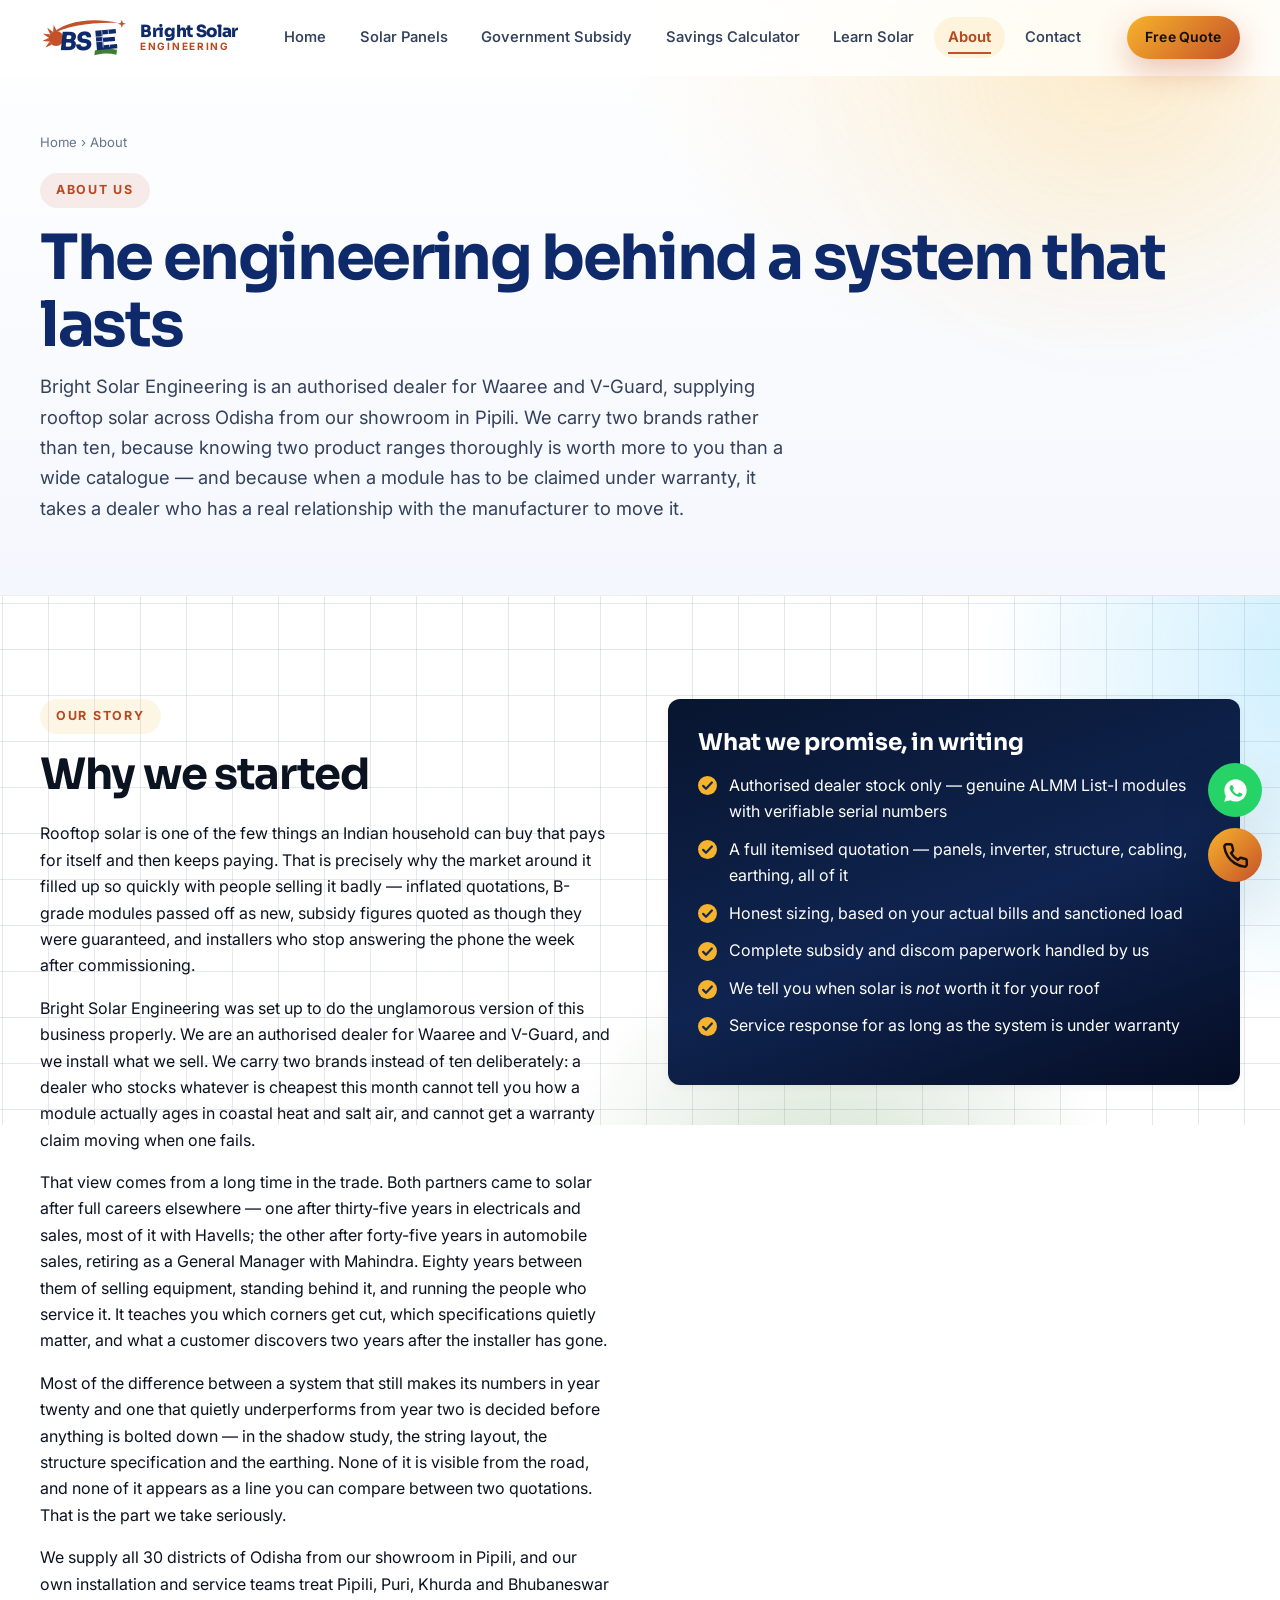
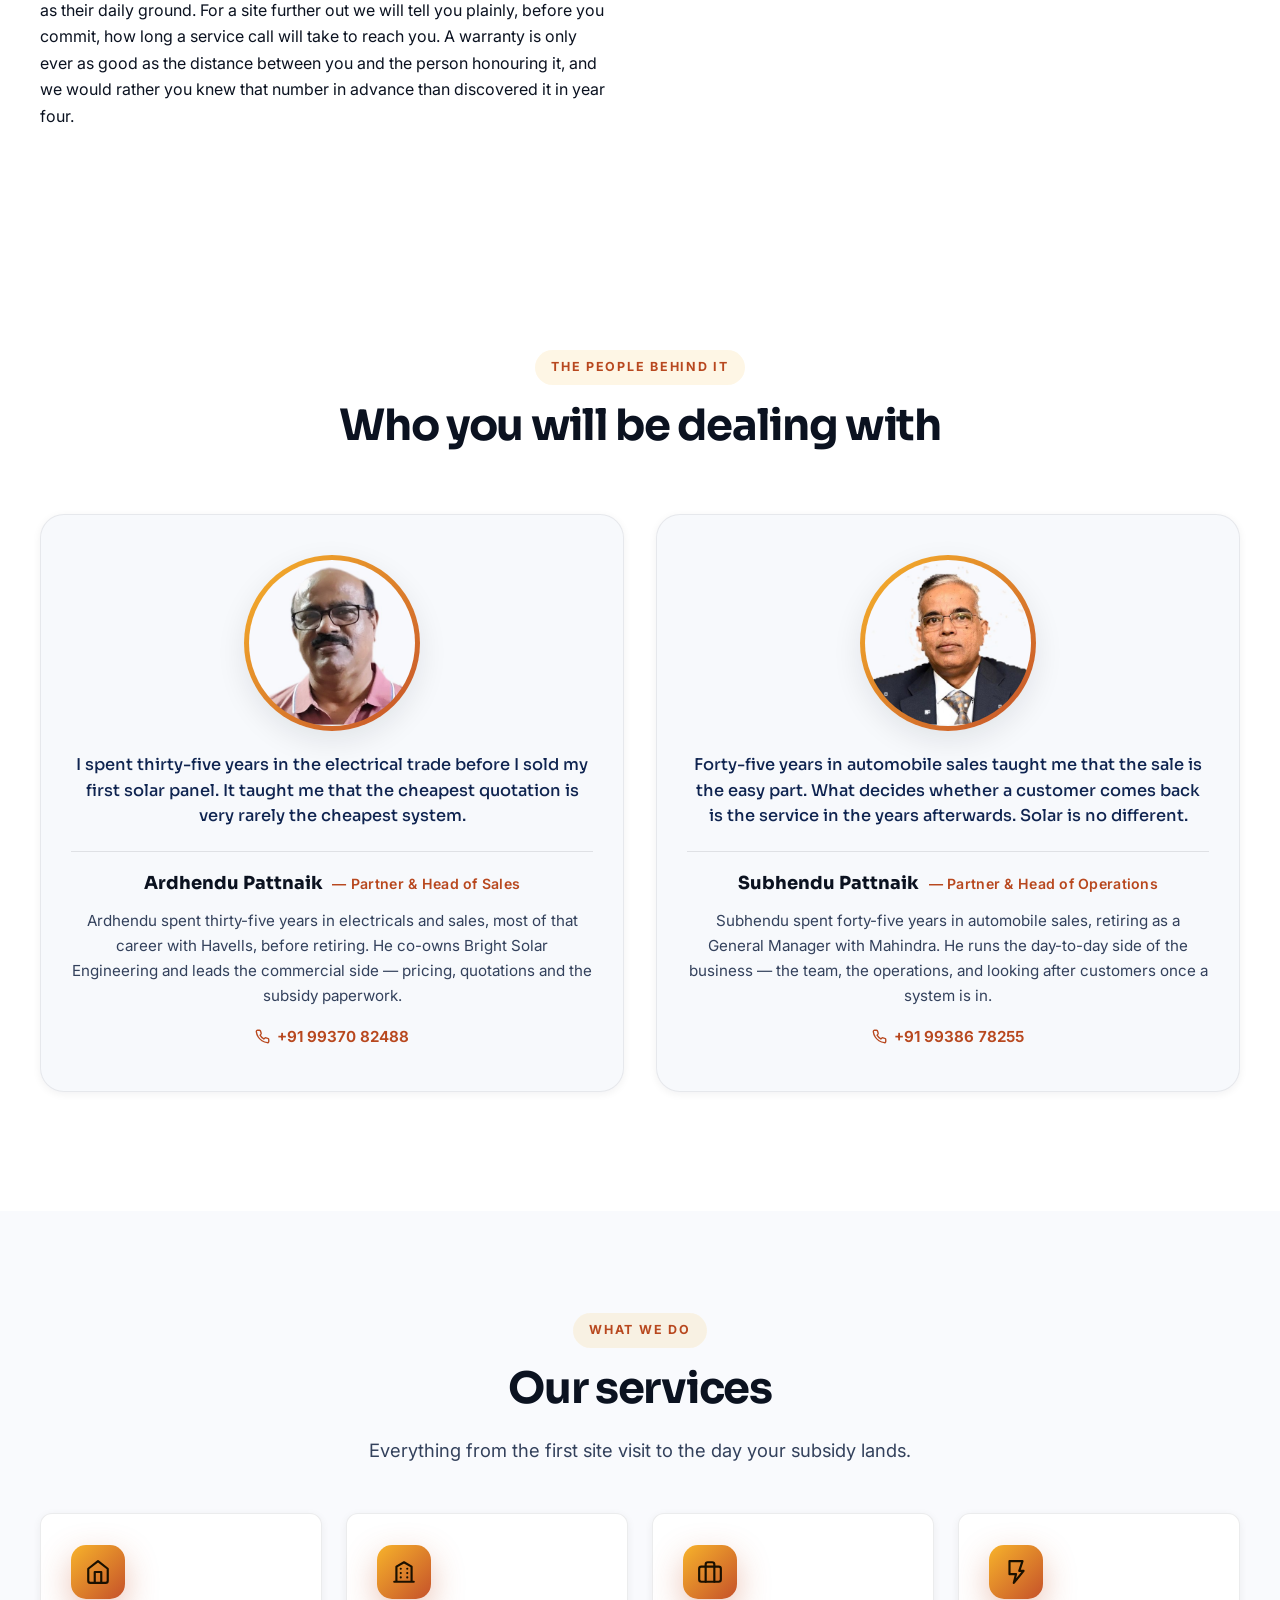
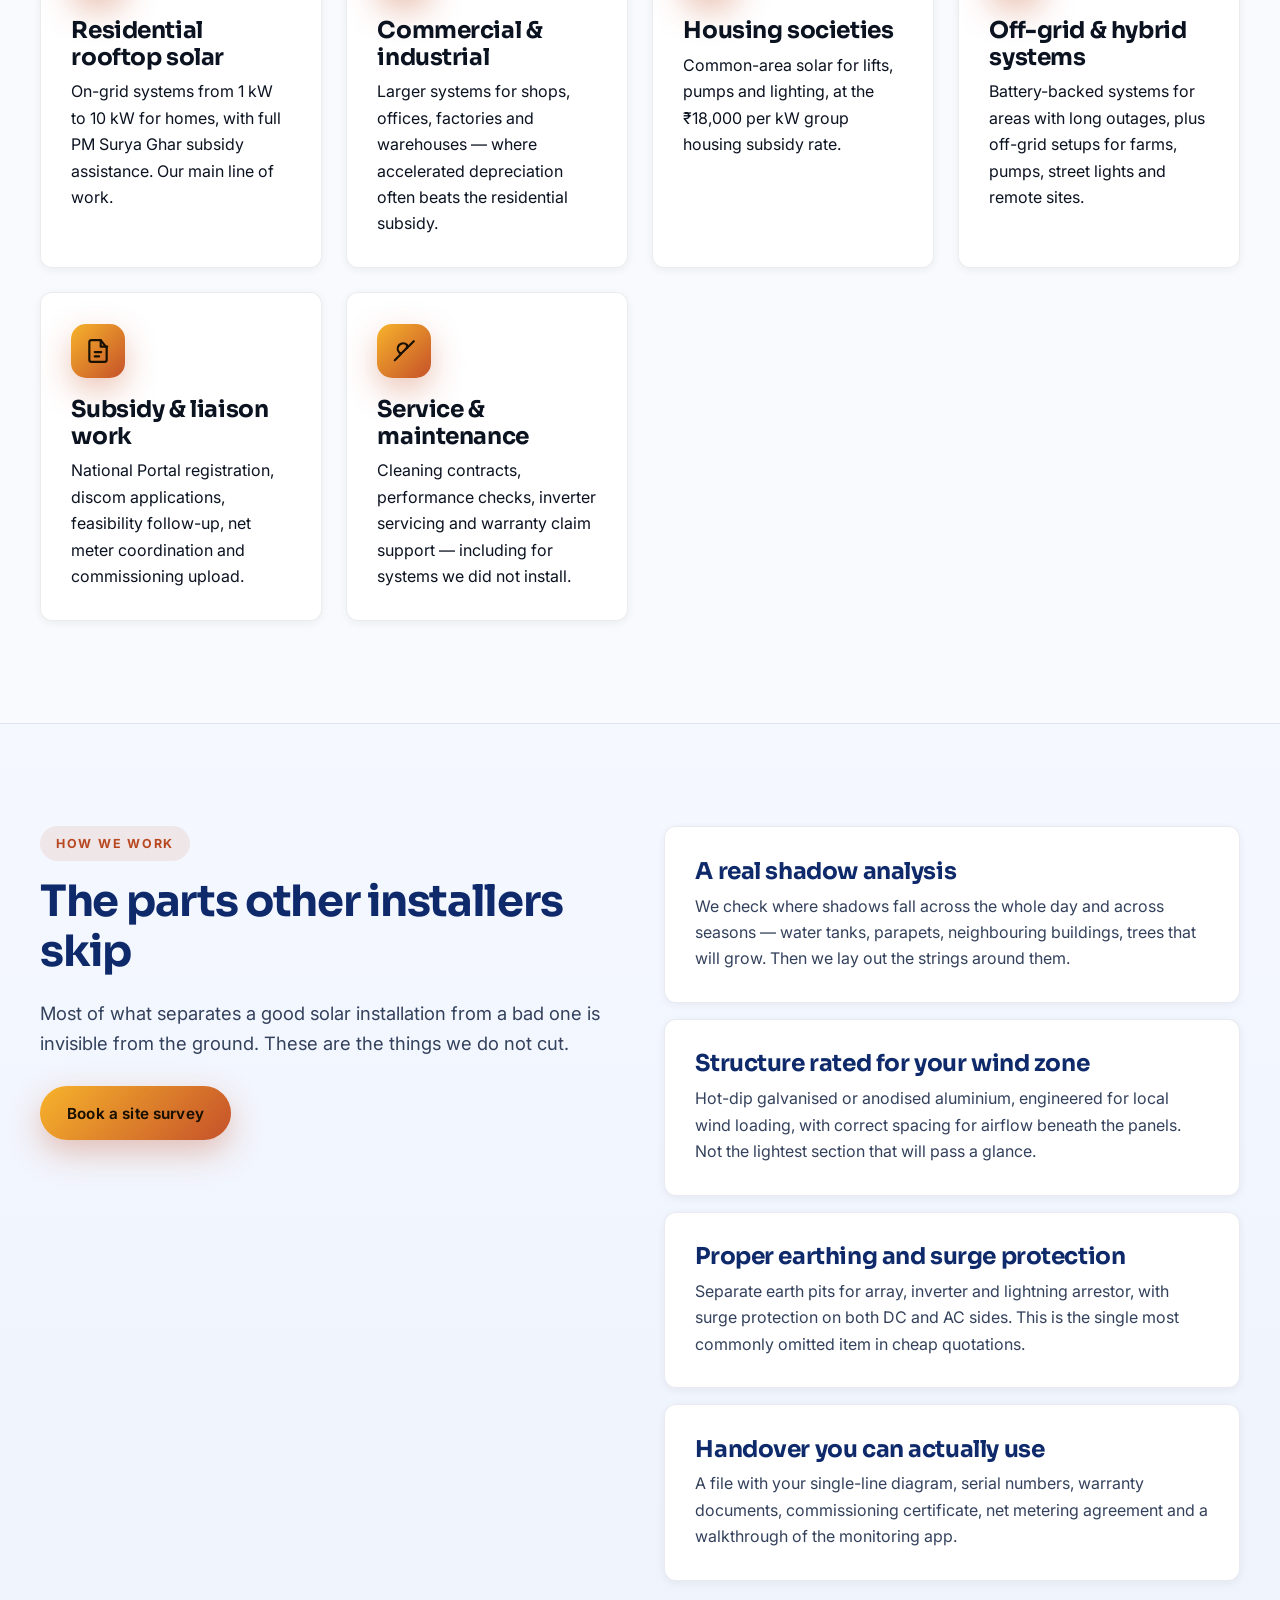
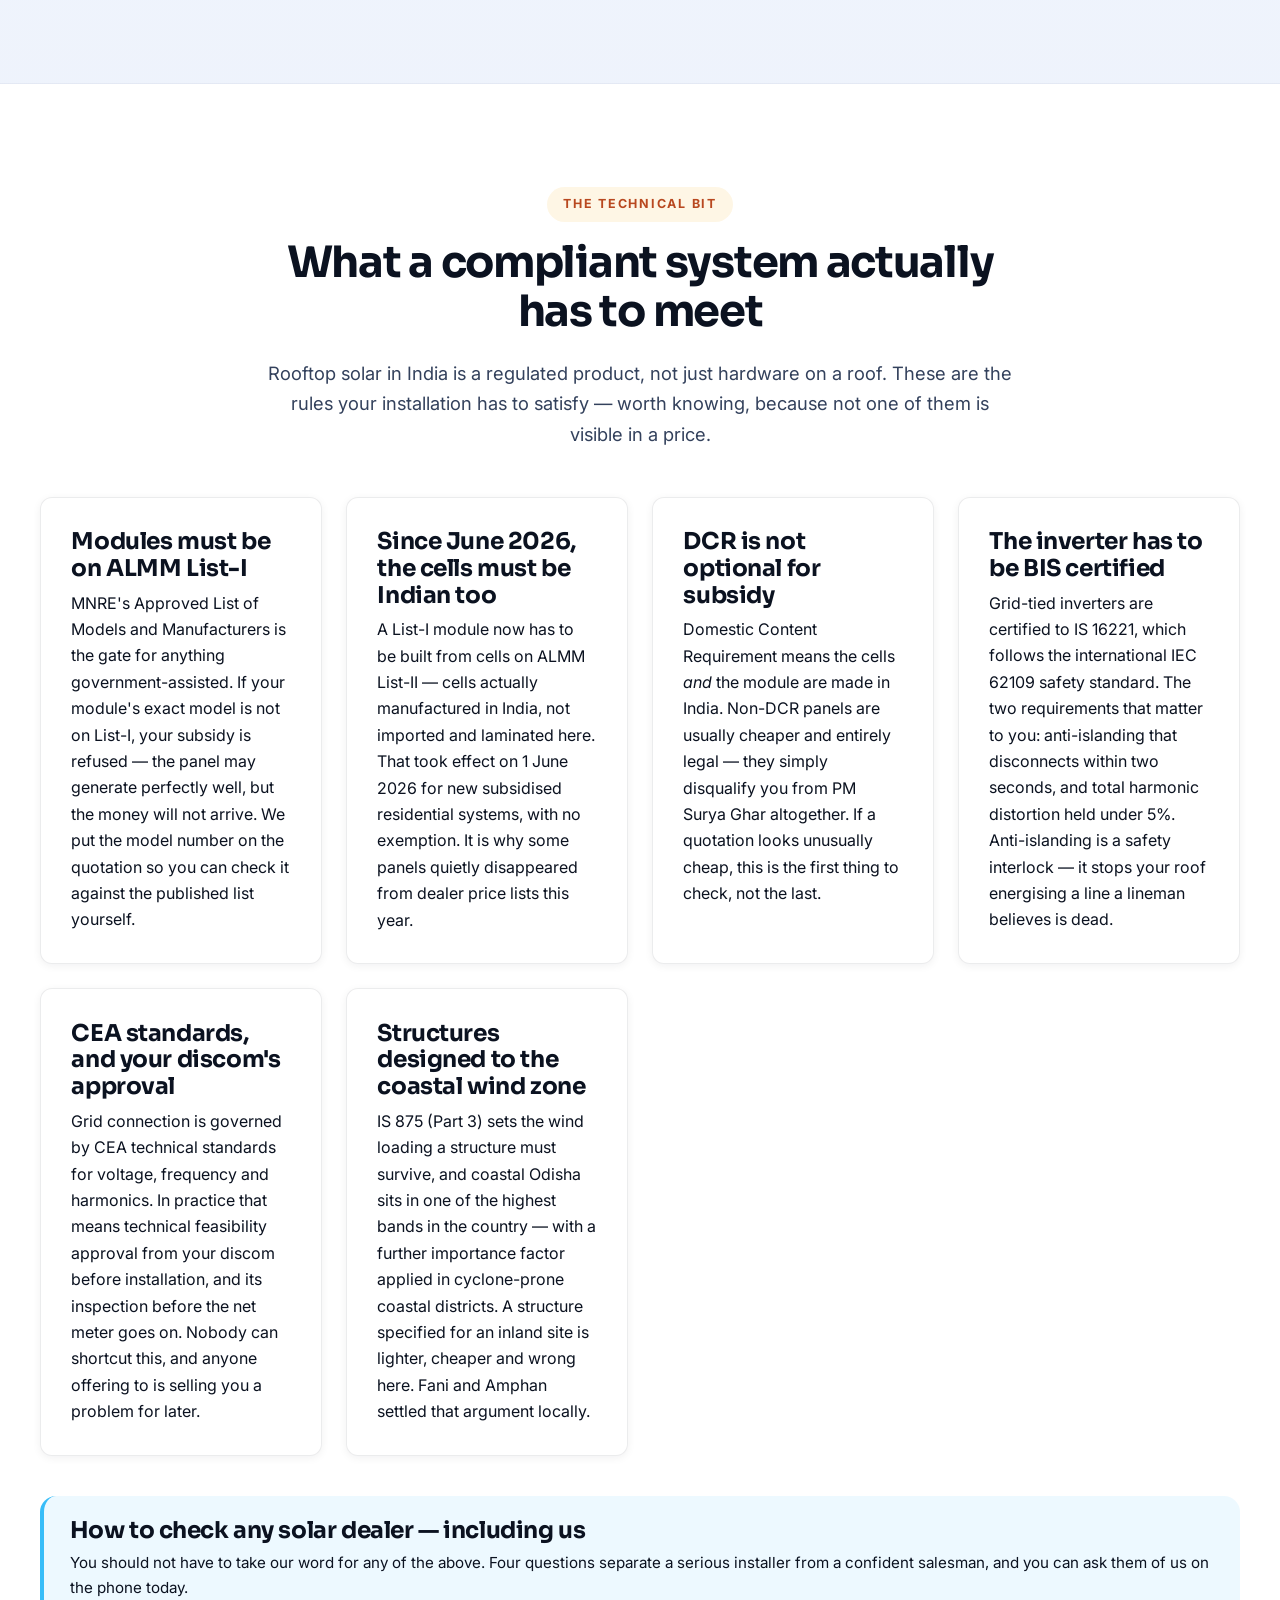
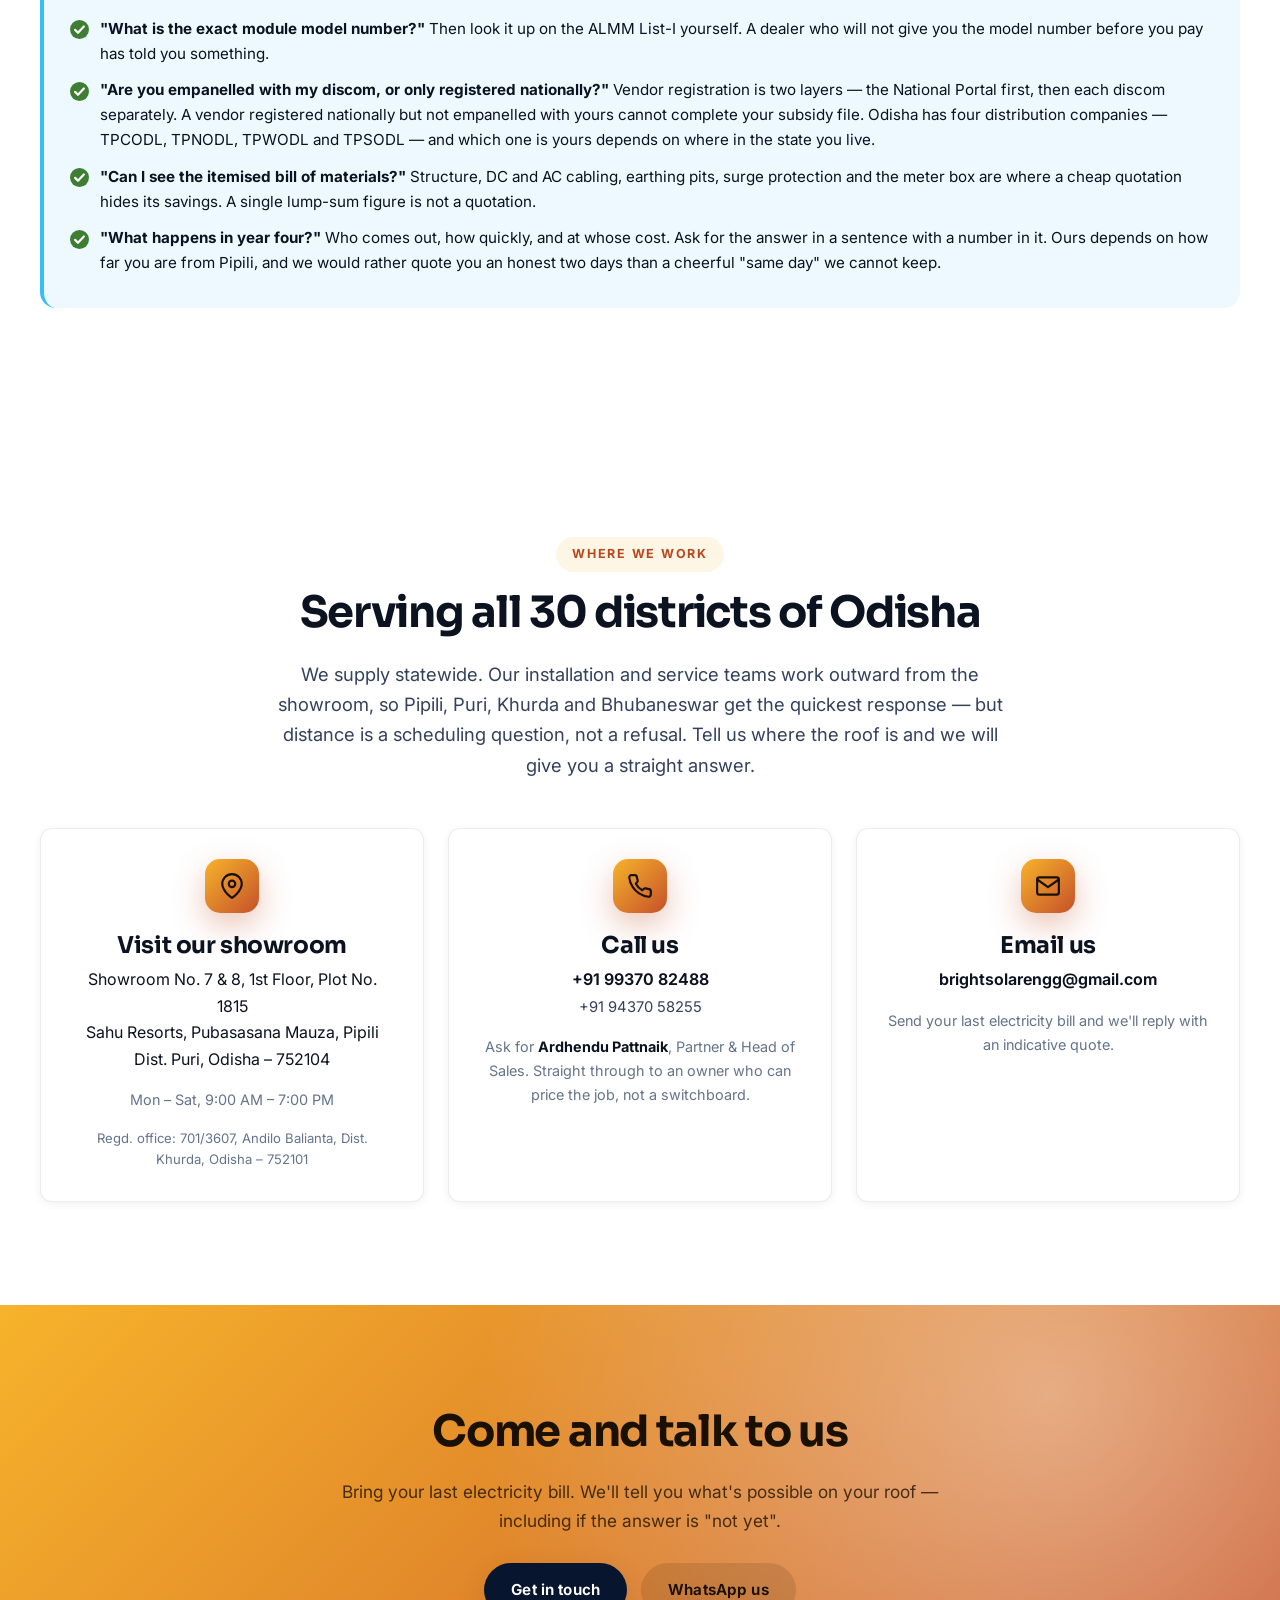
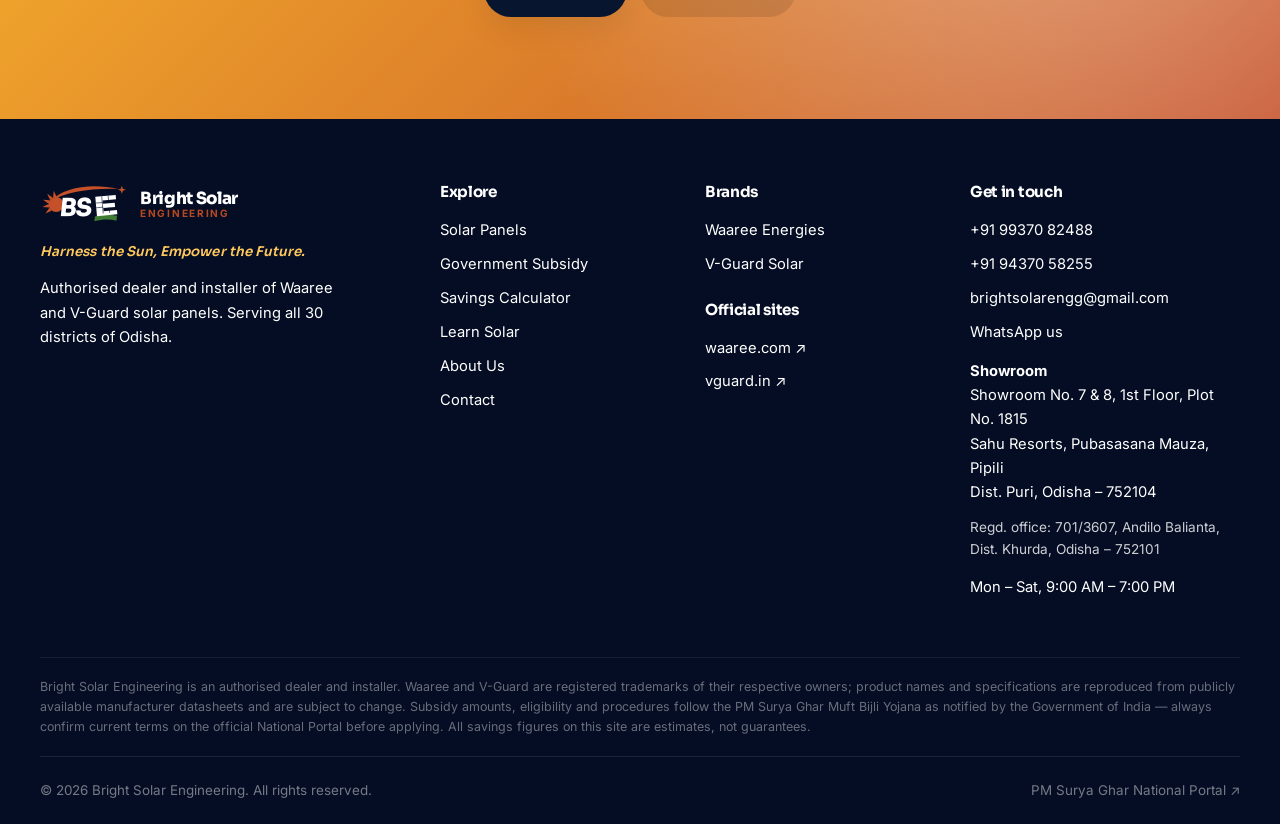
==== commit a57042b3: "Add Subhendu Pattnaik as partner; update experience and portraits" ====
--- a/about.html
+++ b/about.html
@@ -101,7 +101,7 @@
         <p>Rooftop solar is one of the few things an Indian household can buy that pays for itself and then keeps paying. That is precisely why the market around it filled up so quickly with people selling it badly — inflated quotations, B-grade modules passed off as new, subsidy figures quoted as though they were guaranteed, and installers who stop answering the phone the week after commissioning.</p>
         <p>Bright Solar Engineering was set up to do the unglamorous version of this business properly. We are an authorised dealer for Waaree and V-Guard, and we install what we sell. We carry two brands instead of ten deliberately: a dealer who stocks whatever is cheapest this month cannot tell you how a module actually ages in coastal heat and salt air, and cannot get a warranty claim moving when one fails.</p>
 
-        <p>That view comes from a long time in the trade. Our partner spent more than thirty years in electricals and sales — most of that career with Havells — before retiring and starting this business. A career spent selling and standing behind electrical equipment teaches you which corners get cut, which specifications quietly matter, and what a customer discovers two years after the installer has gone.</p>
+        <p>That view comes from a long time in the trade. Both partners came to solar after full careers elsewhere — one after thirty-five years in electricals and sales, most of it with Havells; the other after forty-five years in automobile sales, retiring as a General Manager with Mahindra. Eighty years between them of selling equipment, standing behind it, and running the people who service it. It teaches you which corners get cut, which specifications quietly matter, and what a customer discovers two years after the installer has gone.</p>
         <p>Most of the difference between a system that still makes its numbers in year twenty and one that quietly underperforms from year two is decided before anything is bolted down — in the shadow study, the string layout, the structure specification and the earthing. None of it is visible from the road, and none of it appears as a line you can compare between two quotations. That is the part we take seriously.</p>
         <p>We supply <span data-site="serviceArea">across the state</span> from our showroom in <span data-site="town">Pipili</span>, and our own installation and service teams treat <span data-site="serviceAreaHome">the surrounding districts</span> as their daily ground. For a site further out we will tell you plainly, before you commit, how long a service call will take to reach you. A warranty is only ever as good as the distance between you and the person honouring it, and we would rather you knew that number in advance than discovered it in year four.</p>
       </div>
@@ -130,7 +130,7 @@
 <section class="section">
   <div class="wrap">
     <div class="section-head center reveal">
-      <span class="eyebrow">The person behind it</span>
+      <span class="eyebrow">The people behind it</span>
       <h2 data-grid-heading>Who you will be dealing with</h2>
       <p class="lede" data-grid-intro></p>
     </div>
--- a/assets/css/style.css
+++ b/assets/css/style.css
@@ -691,6 +691,31 @@
 }
 /* No quote supplied — drop the signature rule so it doesn't float */
 .person__sig--bare { border-top: none; padding-top: 0; margin-top: 0; }
+
+.person__phone {
+  display: inline-flex; align-items: center; gap: .45rem;
+  margin-top: 1rem; font-weight: 650; font-size: .95rem;
+  color: var(--gold-600);
+}
+.person__phone:hover { text-decoration: underline; }
+
+/* ---- Two or more partners ----
+   The single-person layout is a wide signed statement. That does not
+   work for a pair: side by side, whoever is second reads as staff
+   rather than an equal owner. So with more than one, switch to two
+   matched vertical cards. renderTeam() adds .people--pair. */
+.people--pair { grid-template-columns: 1fr; align-items: start; gap: 1.5rem; }
+.people--pair .person {
+  grid-template-columns: 1fr; justify-items: center; text-align: center;
+  max-width: none; margin-inline: 0; gap: 1.35rem; padding: 2.5rem 1.9rem;
+}
+.people--pair .person__shot { width: 176px; height: 176px; }
+.people--pair .person__quote { font-size: 1.02rem; }
+.people--pair .person__quote::before { display: none; }
+.people--pair .person__sig { justify-content: center; }
+@media (min-width: 880px) {
+  .people--pair { grid-template-columns: 1fr 1fr; gap: 2rem; }
+}
 .person__name { font-family: var(--font-display); font-weight: 750; font-size: 1.12rem; margin: 0; }
 .person__role { font-size: .88rem; font-weight: 600; color: var(--gold-600); letter-spacing: .02em; }
 .person__role::before { content: "— "; }
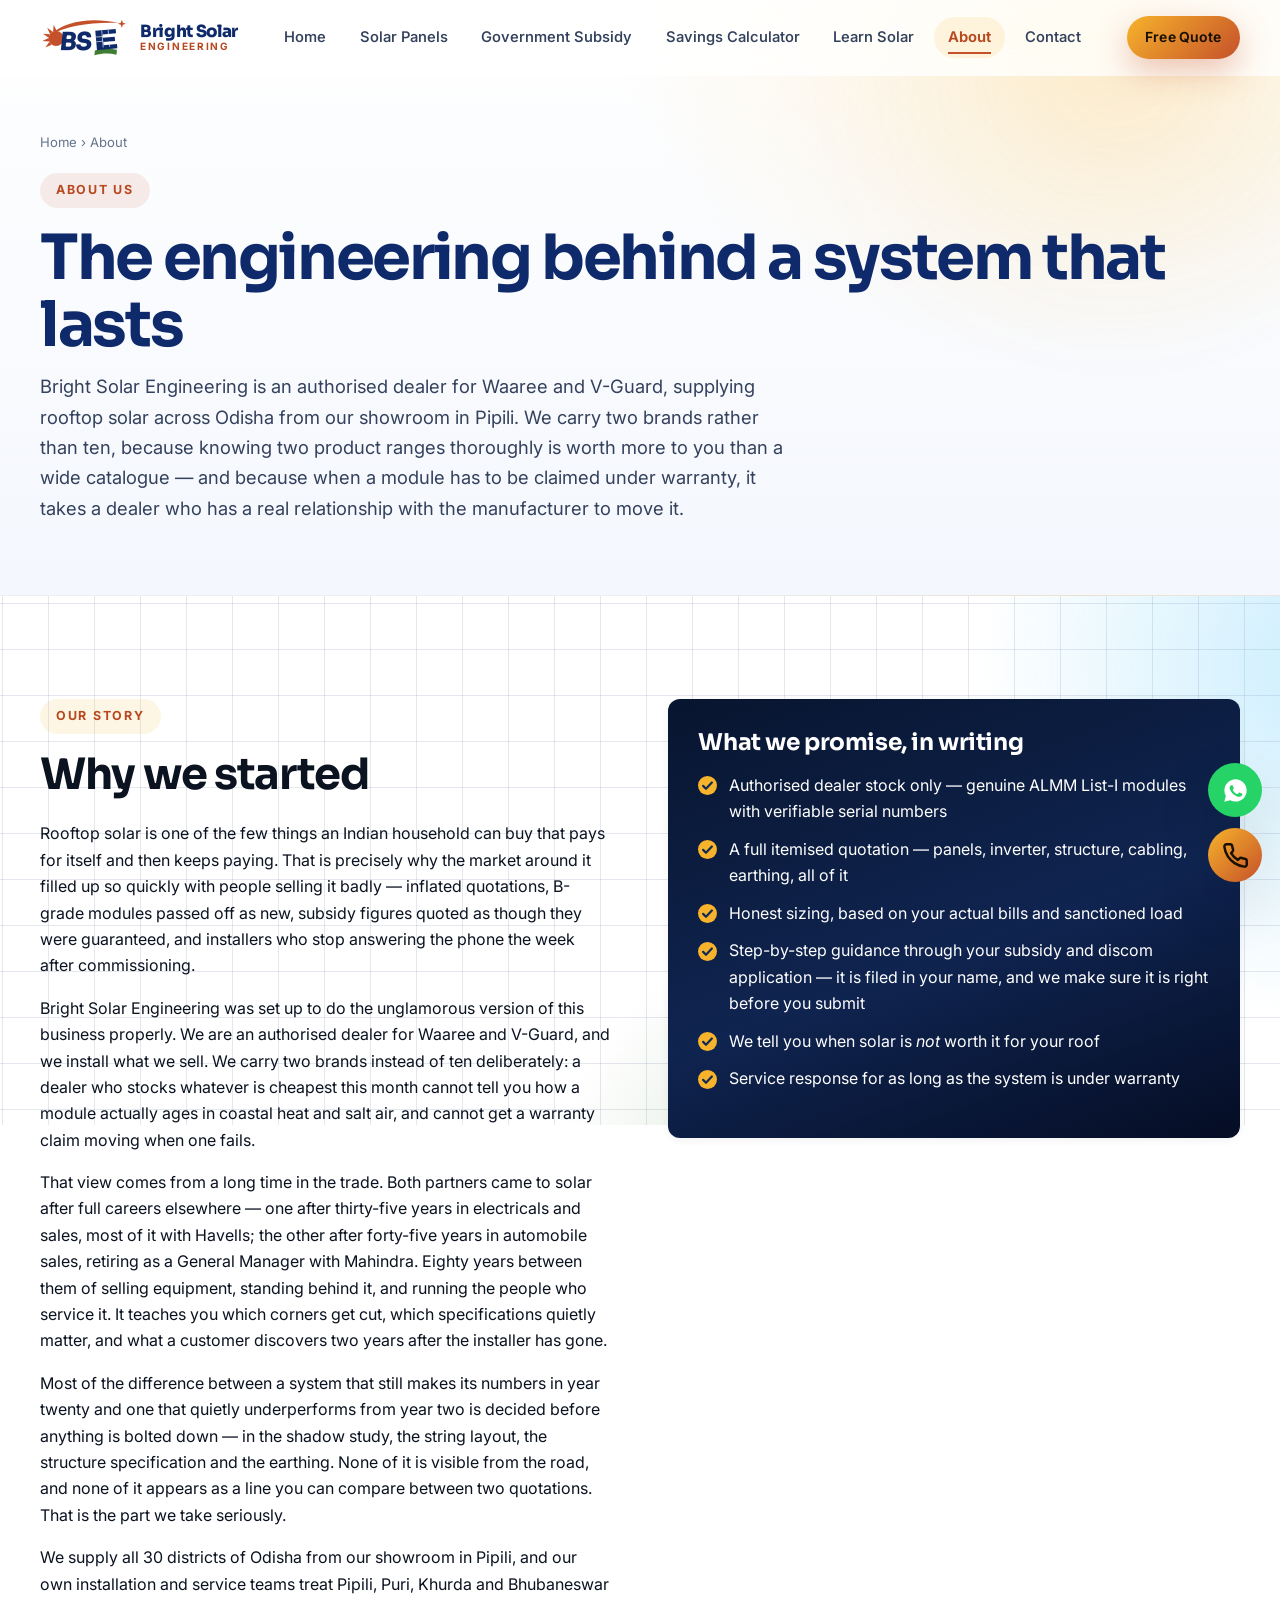
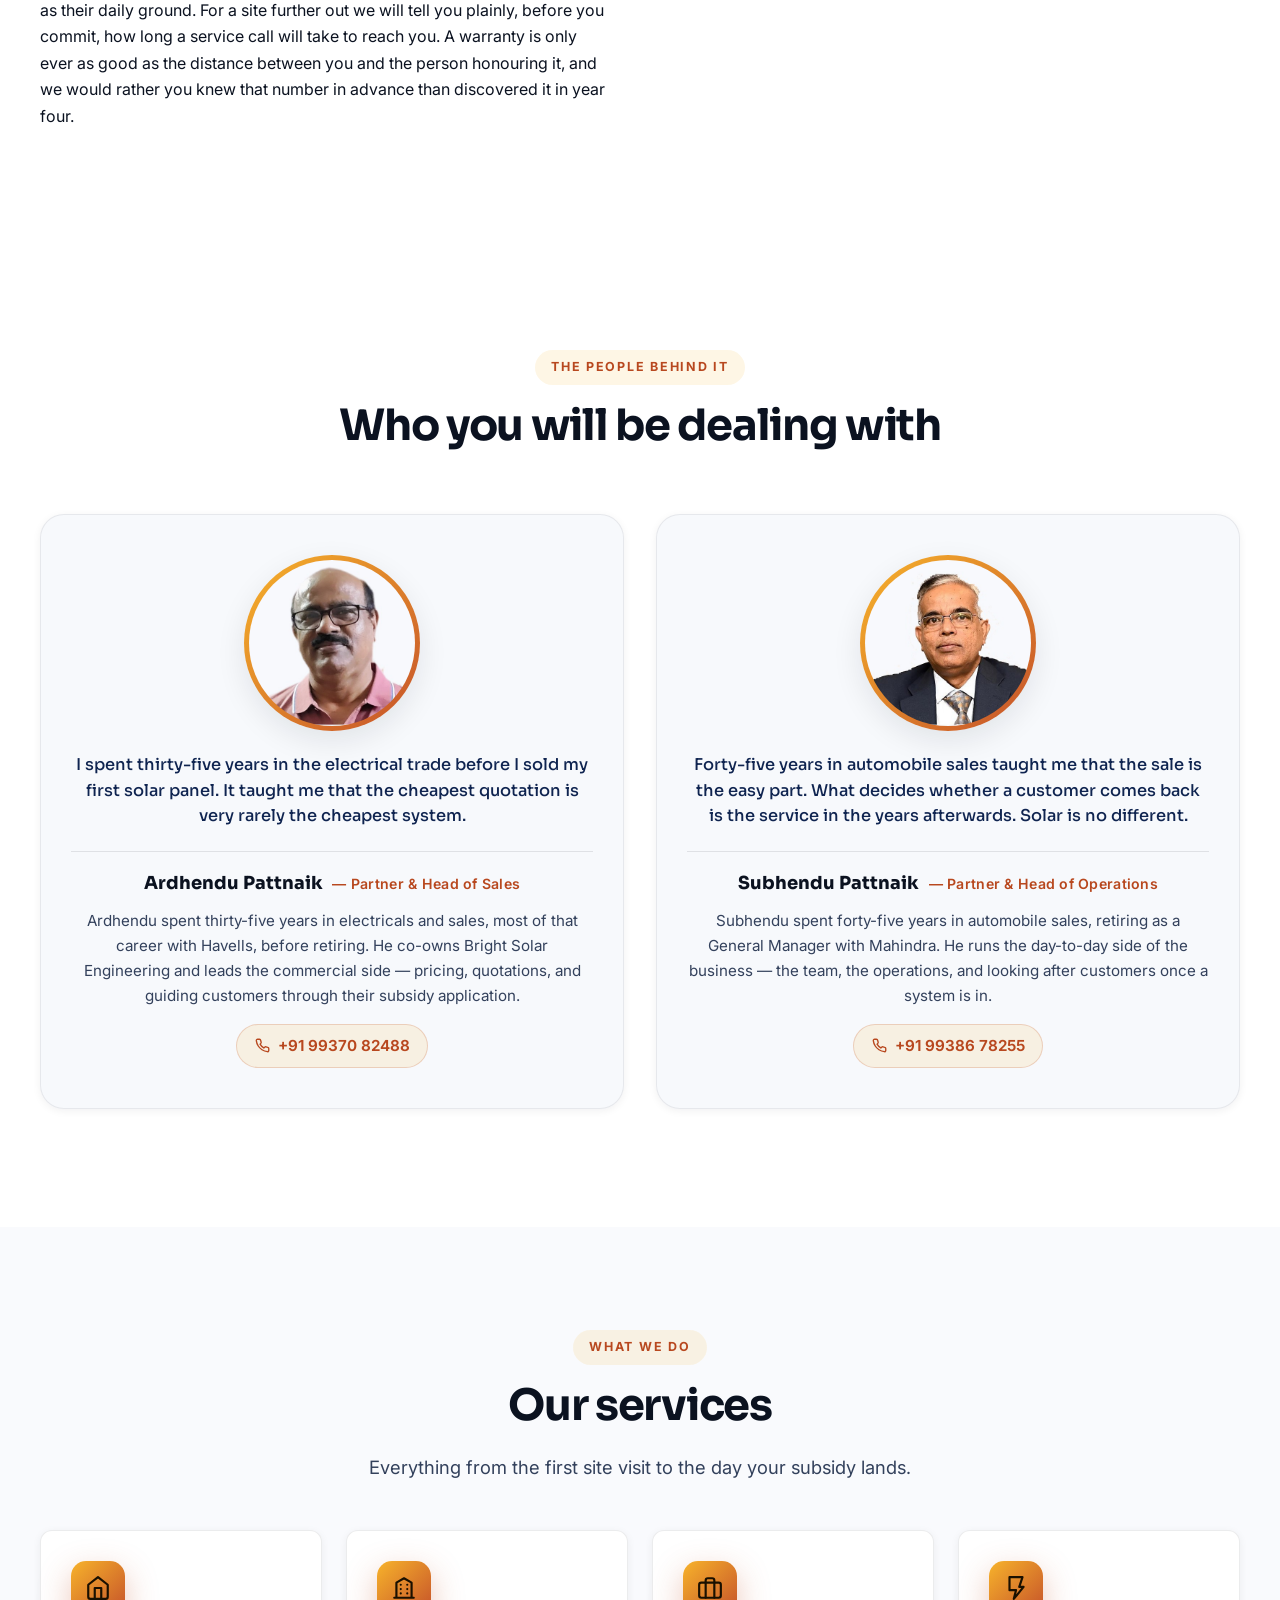
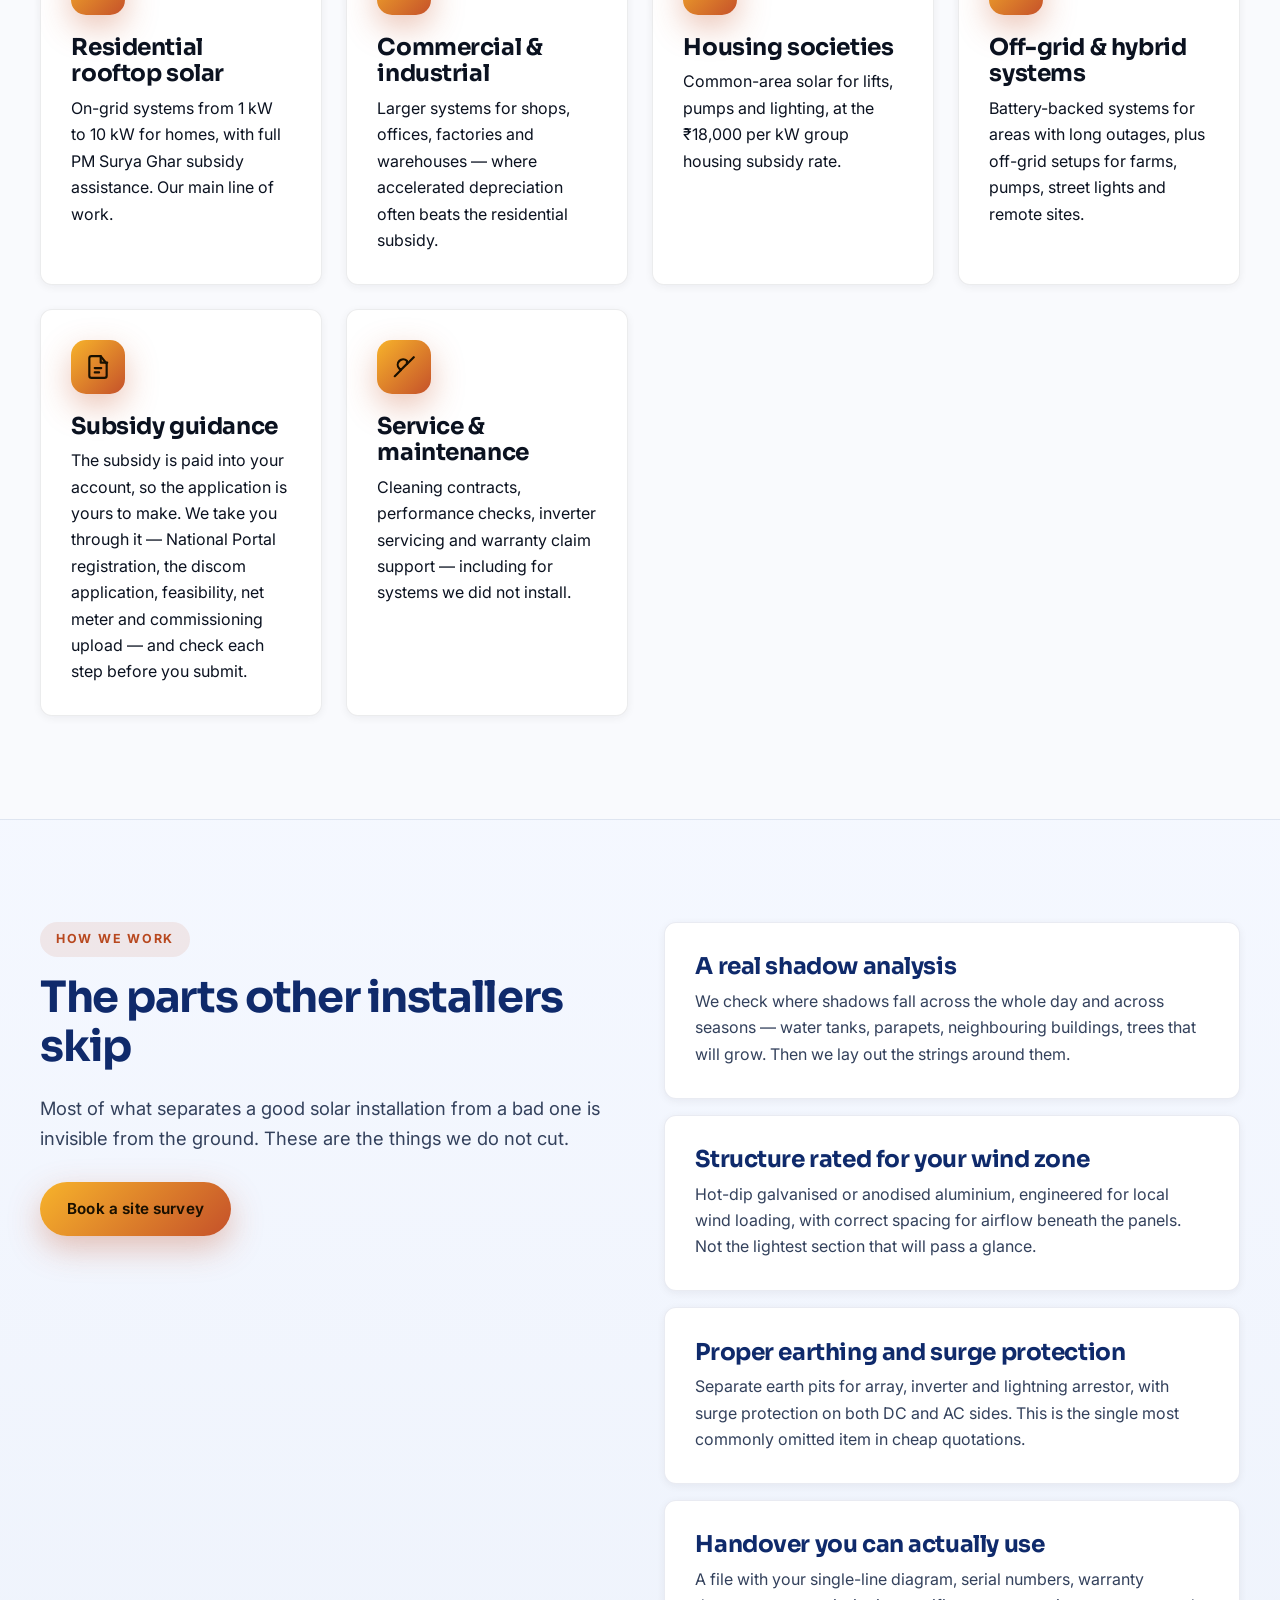
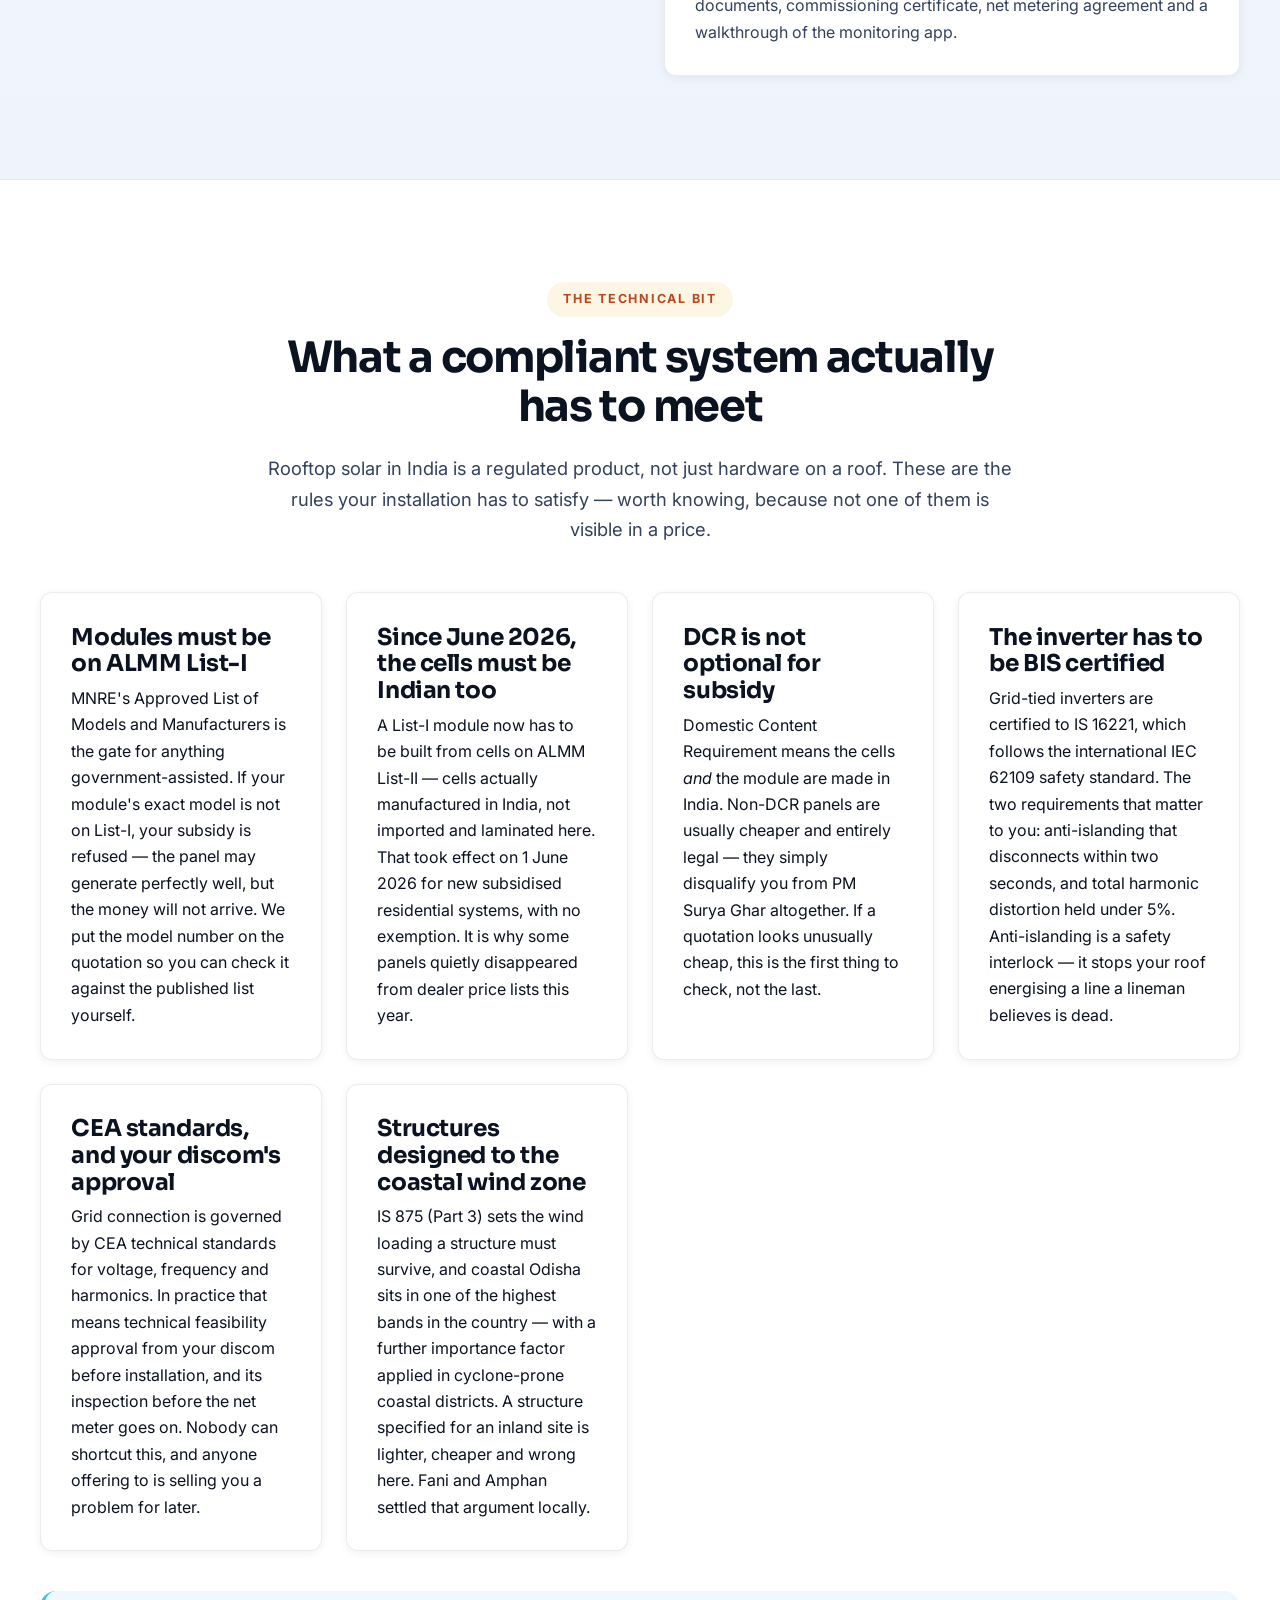
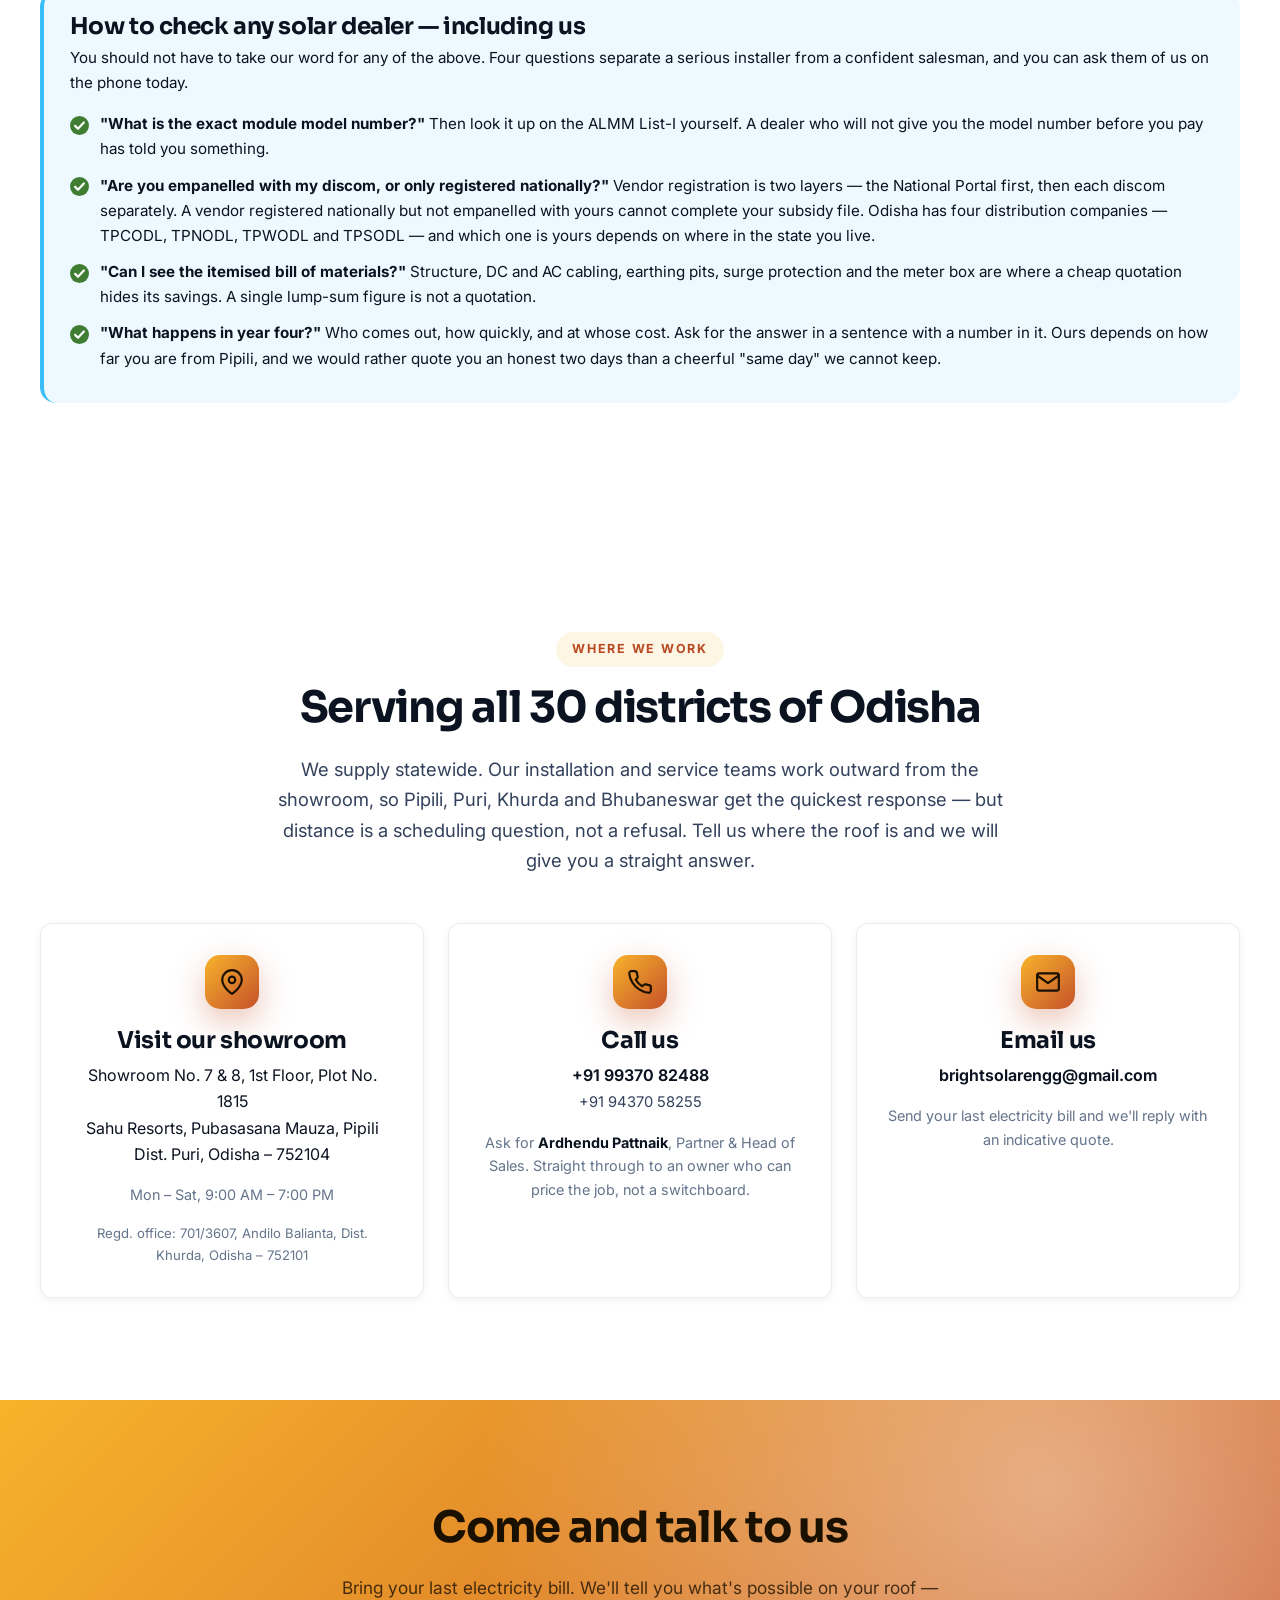
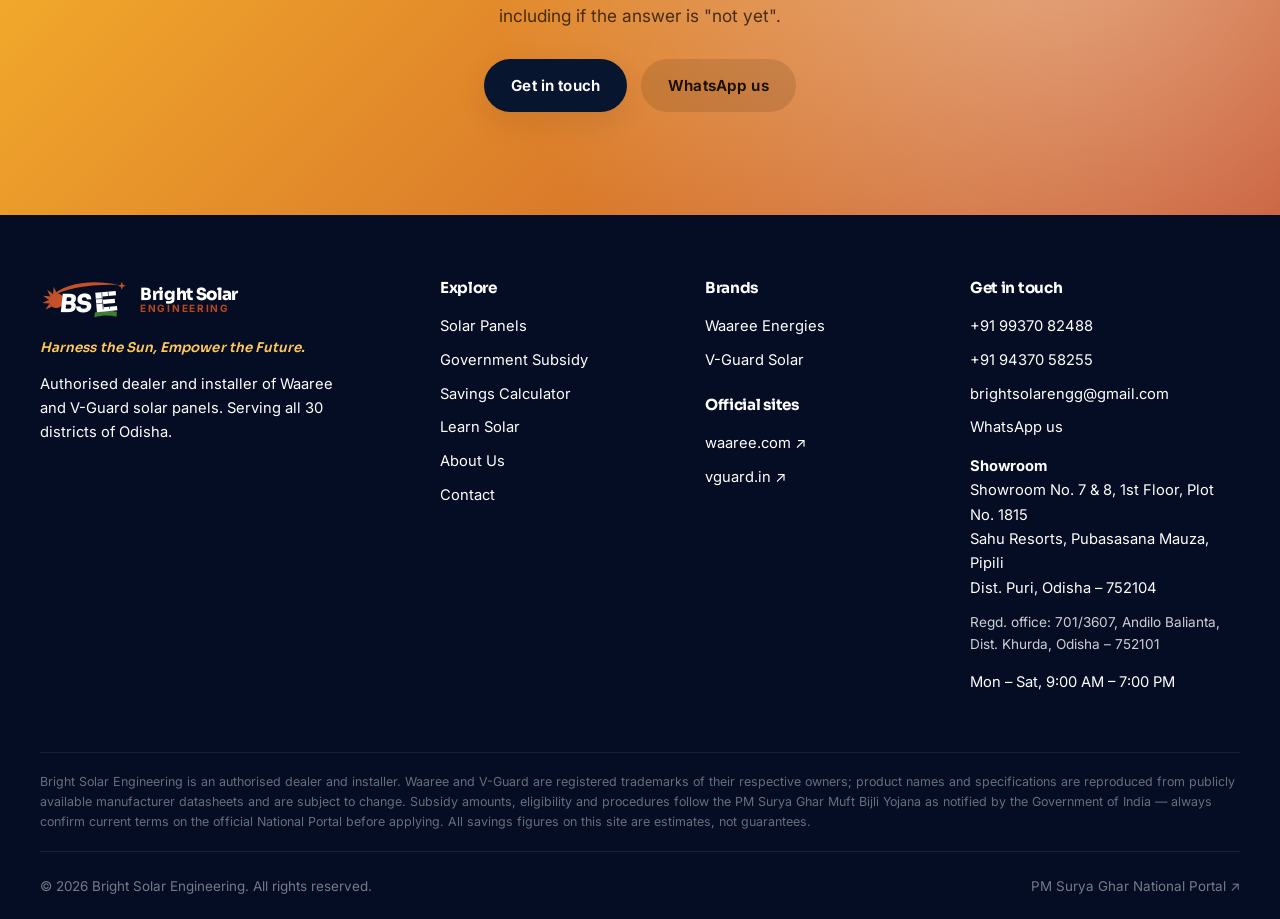
==== commit 69fe1f99: "Correct subsidy claims: we guide the application, customer files it. Clean portrait." ====
--- a/about.html
+++ b/about.html
@@ -113,7 +113,7 @@
             <li>Authorised dealer stock only — genuine ALMM List-I modules with verifiable serial numbers</li>
             <li>A full itemised quotation — panels, inverter, structure, cabling, earthing, all of it</li>
             <li>Honest sizing, based on your actual bills and sanctioned load</li>
-            <li>Complete subsidy and discom paperwork handled by us</li>
+            <li>Step-by-step guidance through your subsidy and discom application — it is filed in your name, and we make sure it is right before you submit</li>
             <li>We tell you when solar is <em>not</em> worth it for your roof</li>
             <li>Service response for as long as the system is under warranty</li>
           </ul>
@@ -170,8 +170,8 @@
       </div>
       <div class="card reveal" data-delay="280">
         <div class="card__icon"><svg viewBox="0 0 24 24" fill="none" stroke="currentColor" stroke-width="2" stroke-linecap="round" stroke-linejoin="round"><path d="M14.5 2v6h6"/><path d="M20 9v11a2 2 0 01-2 2H6a2 2 0 01-2-2V4a2 2 0 012-2h8.5z"/><path d="M9 13h6M9 17h4"/></svg></div>
-        <h3>Subsidy &amp; liaison work</h3>
-        <p>National Portal registration, discom applications, feasibility follow-up, net meter coordination and commissioning upload.</p>
+        <h3>Subsidy guidance</h3>
+        <p>The subsidy is paid into your account, so the application is yours to make. We take you through it — National Portal registration, the discom application, feasibility, net meter and commissioning upload — and check each step before you submit.</p>
       </div>
       <div class="card reveal" data-delay="350">
         <div class="card__icon"><svg viewBox="0 0 24 24" fill="none" stroke="currentColor" stroke-width="2" stroke-linecap="round" stroke-linejoin="round"><path d="M14.7 6.3a5 5 0 00-7.07 7.07l1.42 1.41 5.65-5.65z"/><path d="M9 15l-5.5 5.5M15 9l6-6"/></svg></div>
--- a/assets/css/style.css
+++ b/assets/css/style.css
@@ -692,12 +692,20 @@
 /* No quote supplied — drop the signature rule so it doesn't float */
 .person__sig--bare { border-top: none; padding-top: 0; margin-top: 0; }
 
+/* Sized as a real tap target: at 25px tall this was under the 44px
+   touch guideline, on the one link whose whole job is to get a
+   customer to ring the partner. */
 .person__phone {
-  display: inline-flex; align-items: center; gap: .45rem;
-  margin-top: 1rem; font-weight: 650; font-size: .95rem;
+  display: inline-flex; align-items: center; justify-content: center; gap: .5rem;
+  margin-top: 1rem; min-height: 44px; padding: .5rem 1.1rem;
+  font-weight: 650; font-size: .95rem;
   color: var(--gold-600);
-}
-.person__phone:hover { text-decoration: underline; }
+  background: rgba(247,179,43,.12);
+  border: 1px solid rgba(197,81,42,.22);
+  border-radius: 999px;
+  transition: background .2s, border-color .2s;
+}
+.person__phone:hover { background: rgba(247,179,43,.2); border-color: rgba(197,81,42,.4); }
 
 /* ---- Two or more partners ----
    The single-person layout is a wide signed statement. That does not
